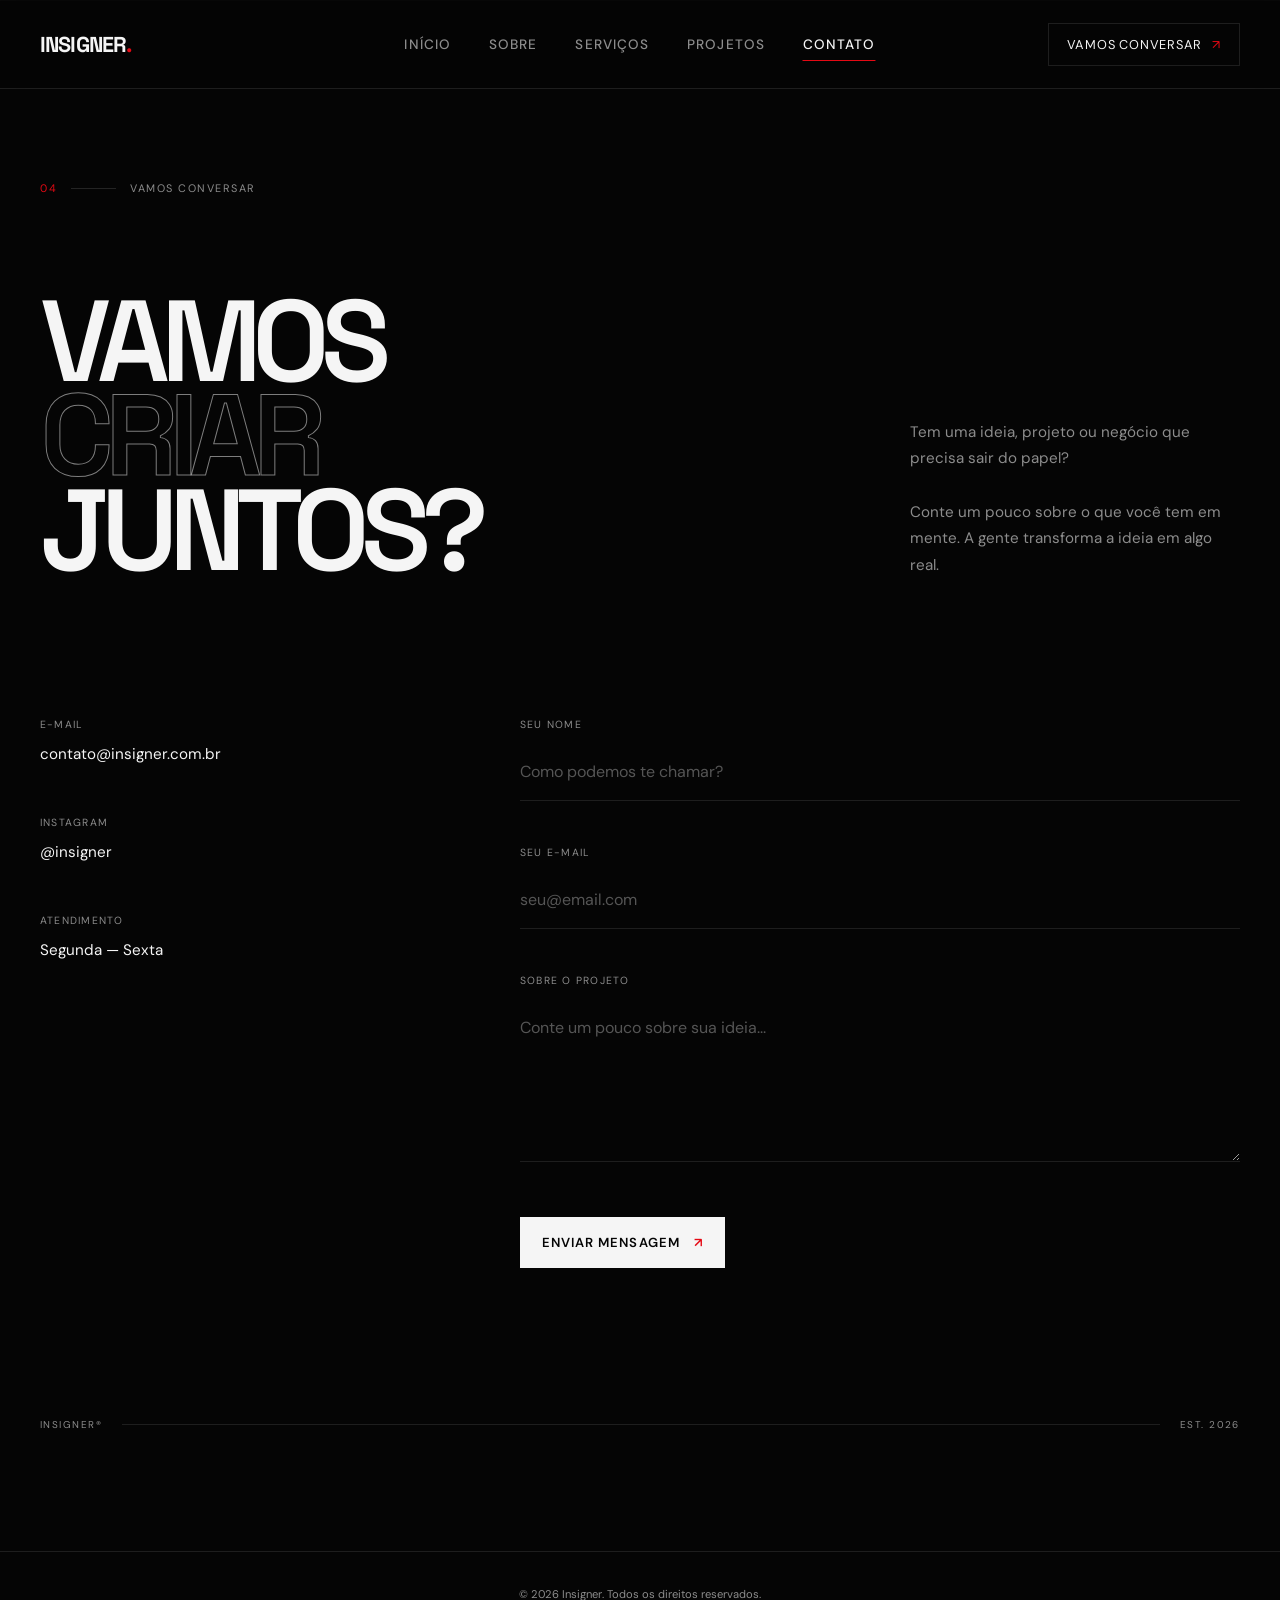
==== pages/contato.html @ 7402900e "refaz estrutura das paginas e estilos" ====
<!DOCTYPE html>
<html lang="pt-BR">

<head>
    <meta charset="UTF-8">

    <meta
        name="viewport"
        content="width=device-width, initial-scale=1.0"
    >

    <meta
        name="description"
        content="Entre em contato com a Insigner e comece seu próximo projeto."
    >

    <title>Contato — Insigner</title>

    <link rel="stylesheet" href="../css/style.css">
    <link rel="stylesheet" href="../css/components.css">
    <link rel="stylesheet" href="../css/contact.css">
    <link rel="stylesheet" href="../css/responsive.css">
</head>


<body>

    <!-- ==================== NAVBAR ==================== -->

    <header class="navbar">

        <div class="container navbar__container">

            <a href="index.html" class="logo">
                INSIGNER<span>.</span>
            </a>


            <nav class="navbar__menu">

                <a href="index.html" class="navbar__link">
                    Início
                </a>

                <a href="sobre.html" class="navbar__link">
                    Sobre
                </a>

                <a href="servicos.html" class="navbar__link">
                    Serviços
                </a>

                <a href="projetos.html" class="navbar__link">
                    Projetos
                </a>

                <a href="contato.html" class="navbar__link active">
                    Contato
                </a>

            </nav>


            <a href="contato.html" class="navbar__cta">
                Vamos conversar
                <span>↗</span>
            </a>


            <button
                class="menu-toggle"
                aria-label="Abrir menu"
                aria-expanded="false"
            >
                <span></span>
                <span></span>
            </button>

        </div>

    </header>



    <!-- ==================== MAIN ==================== -->

    <main>

        <!-- ==================== CONTATO ==================== -->

        <section class="contact">

            <div class="container">

                <!-- LABEL -->

                <div class="section-label">

                    <span class="section-label__number">
                        04
                    </span>

                    <span class="section-label__line"></span>

                    <span class="section-label__text">
                        Vamos conversar
                    </span>

                </div>


                <!-- INTRO -->

                <div class="contact__intro">

                    <h1 class="contact__title">

                        VAMOS
                        <span>CRIAR</span>
                        JUNTOS?

                    </h1>


                    <p class="contact__description">

                        Tem uma ideia, projeto ou negócio que
                        precisa sair do papel?

                        <br><br>

                        Conte um pouco sobre o que você tem em mente.
                        A gente transforma a ideia em algo real.

                    </p>

                </div>


                <!-- CONTEÚDO -->

                <div class="contact__content">


                    <!-- INFORMAÇÕES -->

                    <div class="contact__info">

                        <div class="contact__info-block">

                            <span class="contact__label">
                                E-mail
                            </span>

                            <a
                                href="mailto:contato@insigner.com.br"
                                class="contact__value"
                            >
                                contato@insigner.com.br
                            </a>

                        </div>


                        <div class="contact__info-block">

                            <span class="contact__label">
                                Instagram
                            </span>

                            <a
                                href="#"
                                class="contact__value"
                            >
                                @insigner
                            </a>

                        </div>


                        <div class="contact__info-block">

                            <span class="contact__label">
                                Atendimento
                            </span>

                            <span class="contact__value">
                                Segunda — Sexta
                            </span>

                        </div>

                    </div>



                    <!-- FORMULÁRIO -->

                    <form class="contact__form">

                        <div class="form-group">

                            <label for="nome">
                                Seu nome
                            </label>

                            <input
                                type="text"
                                id="nome"
                                name="nome"
                                placeholder="Como podemos te chamar?"
                                required
                            >

                        </div>


                        <div class="form-group">

                            <label for="email">
                                Seu e-mail
                            </label>

                            <input
                                type="email"
                                id="email"
                                name="email"
                                placeholder="seu@email.com"
                                required
                            >

                        </div>


                        <div class="form-group">

                            <label for="projeto">
                                Sobre o projeto
                            </label>

                            <textarea
                                id="projeto"
                                name="projeto"
                                rows="6"
                                placeholder="Conte um pouco sobre sua ideia..."
                                required
                            ></textarea>

                        </div>


                        <button
                            type="submit"
                            class="button button--primary contact__submit"
                        >

                            Enviar mensagem

                            <span>↗</span>

                        </button>

                    </form>

                </div>


                <!-- RODAPÉ DA SEÇÃO -->

                <div class="contact__footer">

                    <span>
                        INSIGNER®
                    </span>

                    <span class="contact__footer-line"></span>

                    <span>
                        EST. 2026
                    </span>

                </div>

            </div>

        </section>

    </main>



    <!-- ==================== FOOTER ==================== -->

    <footer class="footer">

        <div class="container">

            <p>
                © 2026 Insigner. Todos os direitos reservados.
            </p>

        </div>

    </footer>



    <!-- ==================== SCRIPTS ==================== -->

    <script src="../js/navbar.js"></script>
    <script src="../js/animations.js"></script>
    <script src="../js/main.js"></script>

</body>

</html>
---- css/style.css ----
/* =========================================================
   INSIGNER — HOME
   ========================================================= */


/* =========================================================
   GOOGLE FONTS
   ========================================================= */

@import url('https://fonts.googleapis.com/css2?family=DM+Sans:wght@400;500;600;700&family=Space+Grotesk:wght@400;500;600;700&display=swap');


/* =========================================================
   VARIÁVEIS
   ========================================================= */

:root {
    --black: #050505;
    --black-soft: #0a0a0a;

    --white: #f5f5f5;
    --gray: #8c8c8c;
    --gray-dark: #242424;

    --red: #e50914;

    --border: rgba(255, 255, 255, 0.1);

    --container: 1400px;
}


/* =========================================================
   RESET
   ========================================================= */

* {
    margin: 0;
    padding: 0;
    box-sizing: border-box;
}


html {
    scroll-behavior: smooth;
}


body {
    background: var(--black);
    color: var(--white);

    font-family: 'DM Sans', sans-serif;

    overflow-x: hidden;
}


a {
    color: inherit;
    text-decoration: none;
}


button {
    font: inherit;
}


::selection {
    background: var(--red);
    color: var(--white);
}


/* =========================================================
   CONTAINER
   ========================================================= */

.container {
    width: min(
        calc(100% - 80px),
        var(--container)
    );

    margin-inline: auto;
}


/* =========================================================
   NAVBAR
   ========================================================= */

.navbar {
    position: fixed;

    top: 0;
    left: 0;

    width: 100%;

    z-index: 100;

    border-bottom: 1px solid var(--border);

    background: rgba(5, 5, 5, 0.85);

    backdrop-filter: blur(15px);
}


.navbar__container {
    height: 80px;

    display: flex;

    align-items: center;

    justify-content: space-between;
}


/* Logo */

.logo {
    font-family: 'Space Grotesk', sans-serif;

    font-size: 1.25rem;

    font-weight: 700;

    letter-spacing: -0.04em;
}


.logo span {
    color: var(--red);
}


/* Menu */

.navbar__menu {
    display: flex;

    align-items: center;

    gap: 35px;
}


.navbar__link {
    position: relative;

    color: var(--gray);

    font-size: 0.8rem;

    text-transform: uppercase;

    letter-spacing: 0.08em;

    transition: color 0.3s ease;
}


.navbar__link:hover,
.navbar__link.active {
    color: var(--white);
}


.navbar__link::after {
    content: '';

    position: absolute;

    left: 0;
    bottom: -8px;

    width: 0;
    height: 1px;

    background: var(--red);

    transition: width 0.3s ease;
}


.navbar__link:hover::after,
.navbar__link.active::after {
    width: 100%;
}


/* CTA Navbar */

.navbar__cta {
    display: flex;

    align-items: center;

    gap: 10px;

    padding: 11px 17px;

    border: 1px solid var(--border);

    font-size: 0.75rem;

    text-transform: uppercase;

    letter-spacing: 0.06em;

    transition:
        background 0.3s ease,
        border-color 0.3s ease;
}


.navbar__cta span {
    color: var(--red);
}


.navbar__cta:hover {
    background: var(--red);

    border-color: var(--red);
}


.navbar__cta:hover span {
    color: var(--white);
}


/* Menu mobile */

.menu-toggle {
    display: none;

    background: none;

    border: 0;

    cursor: pointer;
}


/* =========================================================
   HERO
   ========================================================= */

.hero {
    position: relative;

    min-height: 100vh;

    display: flex;

    align-items: center;

    overflow: hidden;
}


/* Fundo */

.hero__background {
    position: absolute;

    inset: 0;

    z-index: -1;

    pointer-events: none;
}


/* Grid */

.hero__grid {
    position: absolute;

    inset: 0;

    background-image:
        linear-gradient(
            rgba(255, 255, 255, 0.035) 1px,
            transparent 1px
        ),
        linear-gradient(
            90deg,
            rgba(255, 255, 255, 0.035) 1px,
            transparent 1px
        );

    background-size: 80px 80px;

    mask-image:
        linear-gradient(
            to bottom,
            black,
            transparent 90%
        );
}


/* Glow */

.hero__glow {
    position: absolute;

    width: 700px;
    height: 700px;

    top: -250px;
    right: -200px;

    border-radius: 50%;

    background: rgba(229, 9, 20, 0.1);

    filter: blur(130px);
}


/* Conteúdo */

.hero__container {
    position: relative;

    padding-top: 80px;
}


/* Label */

.hero__label {
    display: flex;

    align-items: center;

    gap: 15px;

    color: var(--gray);

    font-size: 0.65rem;

    text-transform: uppercase;

    letter-spacing: 0.15em;
}


.hero__label-number {
    color: var(--red);
}


.hero__label-line {
    width: 60px;

    height: 1px;

    background: var(--gray-dark);
}


/* Título */

.hero__title {
    max-width: 1100px;

    margin-top: 55px;

    font-family: 'Space Grotesk', sans-serif;

    font-size: clamp(
        4.5rem,
        10vw,
        10rem
    );

    line-height: 0.84;

    letter-spacing: -0.08em;

    font-weight: 600;
}


.hero__title span {
    display: block;

    color: transparent;

    -webkit-text-stroke: 1px rgba(
        245,
        245,
        245,
        0.5
    );
}


/* Parte inferior */

.hero__bottom {
    display: flex;

    align-items: flex-end;

    justify-content: space-between;

    gap: 50px;

    margin-top: 75px;
}


/* Descrição */

.hero__description {
    max-width: 420px;

    color: var(--gray);

    font-size: 0.95rem;

    line-height: 1.7;
}


/* Ações */

.hero__actions {
    display: flex;

    gap: 15px;
}


/* =========================================================
   BOTÕES
   ========================================================= */

.button {
    display: inline-flex;

    align-items: center;

    justify-content: center;

    gap: 15px;

    min-height: 50px;

    padding: 0 22px;

    font-size: 0.75rem;

    text-transform: uppercase;

    letter-spacing: 0.08em;

    transition:
        background 0.3s ease,
        color 0.3s ease,
        border-color 0.3s ease,
        transform 0.3s ease;
}


.button span {
    color: var(--red);

    transition: transform 0.3s ease;
}


.button:hover span {
    transform: translate(3px, -3px);
}


.button--primary {
    background: var(--red);

    color: var(--white);
}


.button--primary:hover {
    background: #ff1823;

    transform: translateY(-2px);
}


.button--primary span {
    color: var(--white);
}


.button--secondary {
    border: 1px solid var(--border);

    color: var(--white);
}


.button--secondary:hover {
    background: var(--white);

    color: var(--black);
}


/* Scroll */

.hero__scroll {
    position: absolute;

    right: 0;
    bottom: 35px;

    display: flex;

    align-items: center;

    gap: 15px;

    color: var(--gray);

    font-size: 0.65rem;

    text-transform: uppercase;

    letter-spacing: 0.12em;
}


.hero__scroll-line {
    width: 60px;

    height: 1px;

    background: var(--gray-dark);
}


/* =========================================================
   LABEL DAS SEÇÕES
   ========================================================= */

.section-label {
    display: flex;

    align-items: center;

    gap: 15px;

    color: var(--gray);

    font-size: 0.65rem;

    text-transform: uppercase;

    letter-spacing: 0.14em;
}


.section-label span:first-child {
    color: var(--red);
}


.section-label__line {
    width: 60px;

    height: 1px;

    background: var(--gray-dark);
}


/* =========================================================
   HOME — SOBRE
   ========================================================= */

.home-about {
    padding: 180px 0;

    border-top: 1px solid var(--border);
}


.home-about__content {
    display: grid;

    grid-template-columns:
        minmax(0, 1.4fr)
        minmax(280px, 0.6fr);

    gap: 100px;

    align-items: end;

    margin-top: 100px;
}


.home-about__content h2 {
    max-width: 900px;

    font-family: 'Space Grotesk', sans-serif;

    font-size: clamp(
        4rem,
        7vw,
        8rem
    );

    line-height: 0.87;

    letter-spacing: -0.07em;

    font-weight: 600;
}


.home-about__content h2 span {
    display: block;

    color: transparent;

    -webkit-text-stroke: 1px rgba(
        245,
        245,
        245,
        0.45
    );
}


.home-about__text {
    max-width: 390px;
}


.home-about__text p {
    margin-bottom: 25px;

    color: var(--gray);

    font-size: 0.95rem;

    line-height: 1.75;
}


/* Link de texto */

.text-link {
    display: inline-flex;

    align-items: center;

    gap: 15px;

    color: var(--white);

    font-size: 0.75rem;

    text-transform: uppercase;

    letter-spacing: 0.08em;

    transition: color 0.3s ease;
}


.text-link span {
    display: flex;

    align-items: center;

    justify-content: center;

    width: 35px;
    height: 35px;

    border: 1px solid var(--border);

    transition:
        background 0.3s ease,
        transform 0.3s ease;
}


.text-link:hover {
    color: var(--red);
}


.text-link:hover span {
    background: var(--red);

    border-color: var(--red);

    color: var(--white);

    transform: translate(3px, -3px);
}


/* =========================================================
   HOME — SERVIÇOS
   ========================================================= */

.home-services {
    padding: 180px 0;

    border-top: 1px solid var(--border);
}


.home-services__header {
    display: flex;

    align-items: flex-end;

    justify-content: space-between;

    gap: 50px;

    margin-top: 100px;

    margin-bottom: 100px;
}


.home-services__header h2 {
    font-family: 'Space Grotesk', sans-serif;

    font-size: clamp(
        4rem,
        7vw,
        8rem
    );

    line-height: 0.87;

    letter-spacing: -0.07em;

    font-weight: 600;
}


.home-services__header h2 span {
    display: block;

    color: transparent;

    -webkit-text-stroke: 1px rgba(
        245,
        245,
        245,
        0.45
    );
}


/* Lista */

.services-list {
    border-top: 1px solid var(--border);
}


.service-item {
    display: grid;

    grid-template-columns:
        70px
        minmax(0, 1fr)
        50px;

    align-items: center;

    gap: 30px;

    min-height: 120px;

    border-bottom: 1px solid var(--border);

    transition:
        padding 0.4s ease,
        background 0.4s ease;
}


.service-item:hover {
    padding-left: 20px;

    padding-right: 20px;

    background: rgba(
        255,
        255,
        255,
        0.025
    );
}


.service-item > span:first-child {
    color: var(--red);

    font-size: 0.7rem;

    letter-spacing: 0.1em;
}


.service-item strong {
    font-family: 'Space Grotesk', sans-serif;

    font-size: clamp(
        1.5rem,
        2.5vw,
        2.5rem
    );

    font-weight: 500;

    letter-spacing: -0.04em;
}


.service-item > span:last-child {
    justify-self: end;

    color: var(--red);

    font-size: 1.2rem;

    transition: transform 0.3s ease;
}


.service-item:hover > span:last-child {
    transform: translate(4px, -4px);
}


/* =========================================================
   HOME — PROJETOS
   ========================================================= */

.home-projects {
    padding: 180px 0;

    border-top: 1px solid var(--border);
}


.home-projects__header {
    display: flex;

    align-items: flex-end;

    justify-content: space-between;

    gap: 50px;

    margin-top: 100px;

    margin-bottom: 80px;
}


.home-projects__header h2 {
    font-family: 'Space Grotesk', sans-serif;

    font-size: clamp(
        4rem,
        7vw,
        8rem
    );

    line-height: 0.87;

    letter-spacing: -0.07em;

    font-weight: 600;
}


.home-projects__header h2 span {
    display: block;

    color: transparent;

    -webkit-text-stroke: 1px rgba(
        245,
        245,
        245,
        0.45
    );
}


.projects-placeholder {
    min-height: 500px;

    display: flex;

    align-items: center;

    justify-content: center;

    border: 1px solid var(--border);

    background:
        linear-gradient(
            135deg,
            rgba(255, 255, 255, 0.025),
            transparent
        );

    color: var(--gray);

    font-size: 0.7rem;

    letter-spacing: 0.15em;
}


/* =========================================================
   HOME — CTA
   ========================================================= */

.home-cta {
    padding: 180px 0;

    border-top: 1px solid var(--border);
}


.cta-label {
    color: var(--gray);

    font-size: 0.65rem;

    text-transform: uppercase;

    letter-spacing: 0.12em;
}


.home-cta h2 {
    margin: 35px 0 50px;

    font-family: 'Space Grotesk', sans-serif;

    font-size: clamp(
        5rem,
        12vw,
        12rem
    );

    line-height: 0.8;

    letter-spacing: -0.08em;

    font-weight: 600;
}


.home-cta h2 span {
    display: block;

    color: transparent;

    -webkit-text-stroke: 1px rgba(
        245,
        245,
        245,
        0.5
    );
}


/* =========================================================
   FOOTER
   ========================================================= */

.footer {
    padding: 35px 0;

    border-top: 1px solid var(--border);

    color: var(--gray);

    font-size: 0.7rem;

    text-align: center;
}



/* =========================================================
   INSIGNER — RESPONSIVE
   ========================================================= */


/* =========================================================
   NAVBAR
   ========================================================= */

@media (max-width: 900px) {

    .navbar__container {
        height: 76px;
    }

    .navbar__menu {
        display: none;
    }

    .navbar__cta {
        display: none;
    }

    .menu-toggle {
        display: flex;
    }
}


@media (max-width: 600px) {

    .navbar__container {
        height: 68px;
    }

}
---- css/components.css ----
/* =========================================================
   INSIGNER — COMPONENTS
   ========================================================= */


/* ==================== NAVBAR ==================== */

.navbar {
    position: fixed;

    top: 0;
    left: 0;

    width: 100%;

    z-index: 1000;

    border-bottom: 1px solid var(--border);

    background: rgba(5, 5, 5, 0.75);

    backdrop-filter: blur(20px);
    -webkit-backdrop-filter: blur(20px);
}

.navbar__container {
    height: 88px;

    display: flex;
    align-items: center;
    justify-content: space-between;
}


/* ==================== LOGO ==================== */

.logo {
    font-family: 'Space Grotesk', sans-serif;

    font-size: 1.35rem;
    font-weight: 700;

    letter-spacing: -0.04em;
}

.logo span {
    color: var(--red);
}


/* ==================== NAVIGATION ==================== */

.navbar__menu {
    display: flex;
    align-items: center;

    gap: 38px;

    position: absolute;

    left: 50%;

    transform: translateX(-50%);
}

.navbar__link {
    position: relative;

    color: var(--gray);

    font-size: 0.85rem;
    font-weight: 500;

    transition: color 0.3s ease;
}

.navbar__link::after {
    content: '';

    position: absolute;

    left: 0;
    bottom: -8px;

    width: 0;
    height: 1px;

    background: var(--red);

    transition: width 0.3s ease;
}

.navbar__link:hover,
.navbar__link.active {
    color: var(--white);
}

.navbar__link:hover::after,
.navbar__link.active::after {
    width: 100%;
}


/* ==================== NAVBAR CTA ==================== */

.navbar__cta {
    display: flex;
    align-items: center;

    gap: 10px;

    padding: 12px 18px;

    border: 1px solid var(--border);

    font-size: 0.8rem;

    transition:
        background 0.3s ease,
        border-color 0.3s ease,
        transform 0.3s ease;
}

.navbar__cta span {
    color: var(--red);
}

.navbar__cta:hover {
    background: rgba(255, 255, 255, 0.05);

    border-color: rgba(255, 255, 255, 0.25);

    transform: translateY(-2px);
}


/* ==================== MOBILE MENU BUTTON ==================== */

.menu-toggle {
    display: none;

    width: 42px;
    height: 42px;

    border: 1px solid var(--border);

    background: transparent;

    cursor: pointer;

    align-items: center;
    justify-content: center;

    flex-direction: column;

    gap: 6px;
}

.menu-toggle span {
    width: 18px;
    height: 1px;

    background: var(--white);

    transition: transform 0.3s ease;
}


/* ==================== BUTTONS ==================== */

.button {
    display: inline-flex;
    align-items: center;

    gap: 14px;

    padding: 17px 22px;

    font-size: 0.82rem;
    font-weight: 600;

    transition:
        transform 0.3s ease,
        background 0.3s ease,
        border-color 0.3s ease;
}

.button span {
    color: var(--red);

    transition: transform 0.3s ease;
}

.button:hover span {
    transform: translate(3px, -3px);
}

.button--primary {
    background: var(--white);

    color: var(--black);
}

.button--primary:hover {
    transform: translateY(-3px);

    background: var(--red);

    color: white;
}

.button--primary:hover span {
    color: white;
}

.button--secondary {
    border: 1px solid var(--border);

    color: var(--white);
}

.button--secondary:hover {
    transform: translateY(-3px);

    border-color: rgba(255, 255, 255, 0.3);

    background: rgba(255, 255, 255, 0.04);
}


/* ==================== SECTION LABEL ==================== */

.section-label {
    display: flex;
    align-items: center;

    gap: 14px;

    margin-bottom: 100px;

    color: var(--gray);

    font-size: 0.68rem;

    text-transform: uppercase;

    letter-spacing: 0.14em;
}

.section-label__number {
    color: var(--red);
}

.section-label__line {
    width: 45px;
    height: 1px;

    background: var(--gray-dark);
}


/* ==================== ABOUT MARK ==================== */

.about__mark {
    display: flex;

    gap: 5px;

    margin-bottom: 35px;
}

.about__mark span {
    display: block;

    width: 5px;
    height: 5px;

    background: var(--red);

    transform: rotate(45deg);
}

.about__mark span:nth-child(2) {
    opacity: 0.5;
}

.about__mark span:nth-child(3) {
    opacity: 0.2;
}


/* ==================== ABOUT LINK ==================== */

.about__link {
    display: inline-flex;
    align-items: center;

    gap: 15px;

    margin-top: 25px;

    padding-bottom: 10px;

    border-bottom: 1px solid var(--gray-dark);

    color: var(--white);

    font-size: 0.78rem;

    text-transform: uppercase;

    letter-spacing: 0.08em;

    transition:
        border-color 0.3s ease,
        gap 0.3s ease;
}

.about__link-arrow {
    color: var(--red);

    transition: transform 0.3s ease;
}

.about__link:hover {
    gap: 22px;

    border-color: var(--red);
}

.about__link:hover .about__link-arrow {
    transform: translate(3px, -3px);
}
---- css/contact.css ----
/* =========================================================
   INSIGNER — CONTACT
   ========================================================= */


/* =========================================================
   CONTACT
   ========================================================= */

.contact {

    min-height: 100vh;

    padding: 180px 0 120px;

    border-top: 1px solid var(--border);

    overflow: hidden;
}


/* =========================================================
   INTRO
   ========================================================= */

.contact__intro {

    display: grid;

    grid-template-columns:
        minmax(0, 1.4fr)
        minmax(280px, 0.6fr);

    gap: 100px;

    align-items: end;

    margin-top: 100px;
}


.contact__title {

    max-width: 1000px;

    font-family: 'Space Grotesk', sans-serif;

    font-size: clamp(
        5rem,
        9vw,
        10rem
    );

    line-height: 0.82;

    letter-spacing: -0.08em;

    font-weight: 600;
}


.contact__title span {

    display: block;

    color: transparent;

    -webkit-text-stroke:
        1px rgba(245, 245, 245, 0.5);
}


.contact__description {

    max-width: 400px;

    color: var(--gray);

    font-size: 0.95rem;

    line-height: 1.75;
}


/* =========================================================
   CONTENT
   ========================================================= */

.contact__content {

    display: grid;

    grid-template-columns:
        minmax(200px, 0.5fr)
        minmax(0, 1fr);

    gap: 120px;

    margin-top: 140px;
}


/* =========================================================
   INFO
   ========================================================= */

.contact__info {

    display: flex;

    flex-direction: column;

    gap: 50px;
}


.contact__info-block {

    display: flex;

    flex-direction: column;

    gap: 12px;
}


.contact__label {

    color: var(--gray);

    font-size: 0.65rem;

    text-transform: uppercase;

    letter-spacing: 0.12em;
}


.contact__value {

    color: var(--white);

    font-size: 0.95rem;

    line-height: 1.5;

    transition: color 0.3s ease;
}


a.contact__value:hover {

    color: var(--red);
}


/* =========================================================
   FORM
   ========================================================= */

.contact__form {

    display: flex;

    flex-direction: column;

    gap: 45px;
}


.form-group {

    display: flex;

    flex-direction: column;

    gap: 12px;
}


.form-group label {

    color: var(--gray);

    font-size: 0.65rem;

    text-transform: uppercase;

    letter-spacing: 0.12em;
}


.form-group input,
.form-group textarea {

    width: 100%;

    padding: 18px 0;

    border: none;

    border-bottom:
        1px solid var(--border);

    outline: none;

    background: transparent;

    color: var(--white);

    font-family: 'DM Sans', sans-serif;

    font-size: 1rem;

    transition:
        border-color 0.3s ease;
}


.form-group textarea {

    resize: vertical;

    min-height: 140px;
}


.form-group input::placeholder,
.form-group textarea::placeholder {

    color: #555;
}


.form-group input:focus,
.form-group textarea:focus {

    border-color: var(--red);
}


/* =========================================================
   SUBMIT
   ========================================================= */

.contact__submit {

    align-self: flex-start;

    margin-top: 10px;

    border: none;

    cursor: pointer;
}


/* =========================================================
   FOOTER DA SEÇÃO
   ========================================================= */

.contact__footer {

    display: flex;

    align-items: center;

    gap: 20px;

    margin-top: 150px;

    color: var(--gray);

    font-size: 0.62rem;

    letter-spacing: 0.15em;
}


.contact__footer-line {

    flex: 1;

    height: 1px;

    background: var(--border);
}
---- css/responsive.css ----
/* =========================================================
   INSIGNER — RESPONSIVE
   ========================================================= */


/* =========================================================
   TABLET
   ========================================================= */

@media (max-width: 900px) {

    /* ==================== CONTAINER ==================== */

    .container {
        width: min(
            calc(100% - 48px),
            var(--container)
        );
    }


    /* ==================== NAVBAR ==================== */

    .navbar__menu,
    .navbar__cta {
        display: none;
    }

    .menu-toggle {
        display: flex;
    }


    /* ==================== HERO ==================== */

    .hero {
        min-height: 100svh;
    }

    .hero__container {
        padding-top: 120px;
        padding-bottom: 100px;
    }

    .hero__title {
        font-size: clamp(
            4rem,
            12vw,
            8rem
        );
    }

    .hero__bottom {
        flex-direction: column;
        align-items: flex-start;
        gap: 40px;
        margin-top: 60px;
    }

    .hero__description {
        max-width: 500px;
    }

    .hero__actions {
        width: 100%;
    }

    .hero__scroll {
        display: none;
    }


    /* ==================== ABOUT PREVIEW ==================== */

    .home-about {
        padding: 120px 0;
    }

    .home-about__content {
        grid-template-columns: 1fr;
        gap: 50px;
        margin-top: 70px;
    }

    .home-about__content h2 {
        font-size: clamp(
            3.8rem,
            11vw,
            7rem
        );
    }

    .home-about__content > div:last-child {
        max-width: 500px;
    }


    /* ==================== SERVICES ==================== */

    .home-services {
        padding: 120px 0;
    }

    .home-services__heading {
        flex-direction: column;
        align-items: flex-start;
        gap: 40px;
        margin-top: 70px;
        margin-bottom: 70px;
    }

    .home-services__heading h2 {
        font-size: clamp(
            3.8rem,
            11vw,
            7rem
        );
    }


    /* ==================== PROJECTS ==================== */

    .home-projects {
        padding: 120px 0;
    }

    .home-projects__heading {
        flex-direction: column;
        align-items: flex-start;
        gap: 40px;
        margin-top: 70px;
        margin-bottom: 60px;
    }

    .home-projects__heading h2 {
        font-size: clamp(
            3.8rem,
            11vw,
            7rem
        );
    }

    .home-projects__placeholder {
        min-height: 400px;
    }


    /* ==================== CTA ==================== */

    .home-cta {
        padding: 120px 0;
    }

    .home-cta h2 {
        font-size: clamp(
            4.5rem,
            14vw,
            9rem
        );
    }

}


/* =========================================================
   MOBILE
   ========================================================= */

@media (max-width: 600px) {

    /* ==================== CONTAINER ==================== */

    .container {
        width: calc(100% - 32px);
    }


    /* ==================== HERO ==================== */

    .hero {
        min-height: 100svh;
    }

    .hero__container {
        padding-top: 110px;
        padding-bottom: 70px;
    }

    .hero__title {
        font-size: clamp(
            3.4rem,
            17vw,
            5.8rem
        );

        line-height: 0.86;
    }

    .hero__bottom {
        gap: 35px;
        margin-top: 50px;
    }

    .hero__description {
        font-size: 0.9rem;
        line-height: 1.65;
    }

    .hero__actions {
        flex-direction: column;
        align-items: stretch;
        gap: 10px;
    }

    .hero__actions .button {
        width: 100%;
        justify-content: center;
    }


    /* ==================== ABOUT PREVIEW ==================== */

    .home-about {
        padding: 90px 0;
    }

    .home-about__content {
        gap: 40px;
        margin-top: 55px;
    }

    .home-about__content h2 {
        font-size: clamp(
            3rem,
            15vw,
            5rem
        );

        line-height: 0.88;
    }

    .home-about__content p {
        font-size: 0.9rem;
    }


    /* ==================== SERVICES ==================== */

    .home-services {
        padding: 90px 0;
    }

    .home-services__heading {
        gap: 30px;
        margin-top: 55px;
        margin-bottom: 55px;
    }

    .home-services__heading h2 {
        font-size: clamp(
            3rem,
            15vw,
            5rem
        );
    }

    .home-service {
        grid-template-columns:
            30px
            minmax(0, 1fr)
            20px;

        gap: 12px;
        min-height: 90px;
    }

    .home-service strong {
        font-size: 1.05rem;
        line-height: 1.2;
    }

    .home-service > span:first-child {
        font-size: 0.6rem;
    }

    .home-service > span:last-child {
        font-size: 1rem;
    }


    /* ==================== PROJECTS ==================== */

    .home-projects {
        padding: 90px 0;
    }

    .home-projects__heading {
        gap: 30px;
        margin-top: 55px;
        margin-bottom: 50px;
    }

    .home-projects__heading h2 {
        font-size: clamp(
            3rem,
            15vw,
            5rem
        );
    }

    .home-projects__placeholder {
        min-height: 260px;
    }


    /* ==================== CTA ==================== */

    .home-cta {
        padding: 90px 0;
    }

    .home-cta h2 {
        font-size: clamp(
            3.8rem,
            19vw,
            6.5rem
        );

        line-height: 0.84;
    }


    /* ==================== FOOTER ==================== */

    .footer {
        padding: 28px 0;
    }

}



/* =========================================================
   INSIGNER — RESPONSIVE
   SOBRE
   ========================================================= */


/* =========================================================
   TABLET
   ========================================================= */

@media (max-width: 900px) {

    /* ==================== ABOUT ==================== */

    .about {
        min-height: auto;
        padding: 140px 0 90px;
    }

    .about__content {
        grid-template-columns: 1fr;
        gap: 70px;
        margin-top: 80px;
    }

    .about__title {
        font-size: clamp(
            4rem,
            12vw,
            7rem
        );
    }

    .about__info {
        max-width: 600px;
    }

    .about__footer {
        margin-top: 100px;
    }


    /* ==================== MANIFESTO ==================== */

    .about-manifesto {
        padding: 130px 0;
    }

    .about-manifesto__content {
        grid-template-columns: 1fr;
        gap: 60px;
        margin-top: 80px;
    }

    .about-manifesto__content h2 {
        font-size: clamp(
            4rem,
            12vw,
            7rem
        );
    }


    /* ==================== VALUES ==================== */

    .about-values {
        padding: 130px 0;
    }

    .about-values__grid {
        margin-top: 80px;
    }

    .value {
        min-height: 280px;
        padding: 40px;
    }


    /* ==================== CTA ==================== */

    .about-cta {
        padding: 130px 0;
    }

    .about-cta h2 {
        font-size: clamp(
            5rem,
            15vw,
            9rem
        );
    }

}


/* =========================================================
   MOBILE
   ========================================================= */

@media (max-width: 600px) {

    /* ==================== ABOUT ==================== */

    .about {
        padding: 120px 0 70px;
    }

    .about__content {
        gap: 50px;
        margin-top: 60px;
    }

    .about__title {
        font-size: clamp(
            3.4rem,
            16vw,
            5rem
        );

        line-height: 0.88;
    }

    .about__info {
        max-width: 100%;
    }

    .about__mark {
        margin-bottom: 35px;
    }

    .about__description {
        font-size: 0.9rem;
    }

    .about__footer {
        margin-top: 70px;
        gap: 12px;
    }

    .about__footer-line {
        width: 50px;
    }


    /* ==================== MANIFESTO ==================== */

    .about-manifesto {
        padding: 100px 0;
    }

    .about-manifesto__content {
        gap: 45px;
        margin-top: 60px;
    }

    .about-manifesto__content h2 {
        font-size: clamp(
            3.4rem,
            16vw,
            5rem
        );
    }

    .about-manifesto__content p {
        font-size: 0.9rem;
    }


    /* ==================== VALUES ==================== */

    .about-values {
        padding: 100px 0;
    }

    .about-values__grid {
        grid-template-columns: 1fr;
        margin-top: 60px;
    }

    .value {
        min-height: auto;
        padding: 35px 25px;
    }

    .value:nth-child(odd) {
        border-right: none;
    }

    .value__number {
        margin-bottom: 45px;
    }

    .value h3 {
        font-size: 1.7rem;
    }


    /* ==================== CTA ==================== */

    .about-cta {
        padding: 100px 0;
    }

    .about-cta h2 {
        font-size: clamp(
            4.5rem,
            20vw,
            7rem
        );
    }

}



/* =========================================================
   SERVIÇOS — RESPONSIVE
   ========================================================= */


@media (max-width: 900px) {

    /* ==================== HERO ==================== */

    .services-hero {

        min-height: auto;

        padding:
            140px 0
            80px;

    }


    .services-hero__content {

        grid-template-columns: 1fr;

        gap: 60px;

        margin-top: 70px;

    }


    .services-hero__title {

        font-size:
            clamp(
                4rem,
                12vw,
                8rem
            );

    }


    .services-hero__bottom {

        margin-top: 70px;

    }


    /* ==================== SERVICES ==================== */

    .services {

        padding: 120px 0;

    }


    .service {

        grid-template-columns:
            50px
            minmax(0, 1fr)
            50px;

        gap: 25px;

        min-height: 220px;

    }


    .service__title {

        font-size:
            clamp(
                2.2rem,
                7vw,
                4rem
            );

    }


    /* ==================== PROCESS ==================== */

    .process {

        padding: 120px 0;

    }


    .process__heading {

        margin-top: 70px;

        margin-bottom: 70px;

    }


    .process__heading h2 {

        font-size:
            clamp(
                4rem,
                12vw,
                7rem
            );

    }


    .process__grid {

        grid-template-columns:
            repeat(2, 1fr);

    }


    .process__item:nth-child(2) {

        border-right: none;

    }


    .process__item:nth-child(1),
    .process__item:nth-child(2) {

        border-bottom:
            1px solid var(--border);

    }


    /* ==================== CTA ==================== */

    .services-cta {

        padding: 120px 0;

    }

}


@media (max-width: 600px) {

    /* ==================== HERO ==================== */

    .services-hero {

        padding:
            120px 0
            60px;

    }


    .services-hero__title {

        font-size:
            clamp(
                3.5rem,
                16vw,
                6rem
            );

    }


    .services-hero__description {

        max-width: 100%;

    }


    .services-hero__bottom {

        margin-top: 60px;

    }


    /* ==================== SERVICES ==================== */

    .services {

        padding: 100px 0;

    }


    .service {

        grid-template-columns:
            30px
            minmax(0, 1fr)
            40px;

        gap: 15px;

        min-height: 0;

        padding: 35px 0;

    }


    .service:hover {

        padding-left: 10px;

        padding-right: 10px;

    }


    .service__title {

        font-size:
            clamp(
                1.8rem,
                8vw,
                3rem
            );

    }


    .service__description {

        font-size: 0.82rem;

    }


    .service__action {

        width: 40px;

        height: 40px;

    }


    /* ==================== PROCESS ==================== */

    .process {

        padding: 100px 0;

    }


    .process__heading {

        margin-top: 60px;

        margin-bottom: 60px;

    }


    .process__heading h2 {

        font-size:
            clamp(
                3.4rem,
                16vw,
                5rem
            );

    }


    .process__grid {

        grid-template-columns: 1fr;

    }


    .process__item {

        min-height: auto;

        padding: 30px 0;

        border-right: none;

        border-bottom:
            1px solid var(--border);

    }


    .process__item:nth-child(2) {

        border-right: none;

    }


    .process__item:last-child {

        border-bottom: none;

    }


    .process__item h3 {

        margin-top: 40px;

    }


    /* ==================== CTA ==================== */

    .services-cta {

        padding: 100px 0;

    }


    .services-cta h2 {

        font-size:
            clamp(
                4.5rem,
                20vw,
                7rem
            );

    }

}


/* =========================================================
   PROJETOS — RESPONSIVE
   ========================================================= */

@media (max-width: 900px) {

    /* HERO */

    .projects-hero {

        min-height: auto;

        padding:
            140px 0
            90px;

    }


    .projects-hero__content {

        grid-template-columns: 1fr;

        gap: 60px;

        margin-top: 70px;

    }


    .projects-hero h1 {

        font-size:
            clamp(
                4rem,
                12vw,
                8rem
            );

    }


    /* PROJECTS */

    .projects {

        padding: 120px 0;

    }


    .projects__grid {

        gap: 70px 25px;

    }


    .project-card__info {

        flex-direction: column;

        gap: 15px;

    }


    .project-card__info p {

        max-width: 350px;

    }


    /* CTA */

    .projects-cta {

        padding: 120px 0;

    }

}


@media (max-width: 600px) {

    /* HERO */

    .projects-hero {

        padding:
            120px 0
            70px;

    }


    .projects-hero h1 {

        font-size:
            clamp(
                3.5rem,
                16vw,
                6rem
            );

    }


    /* PROJECTS */

    .projects {

        padding: 100px 0;

    }


    .projects__grid {

        grid-template-columns: 1fr;

        gap: 60px;

        margin-top: 45px;

    }


    .project-card__image {

        aspect-ratio: 1 / 0.85;

    }


    .project-card__arrow {

        width: 42px;

        height: 42px;

        right: 15px;

        bottom: 15px;

    }


    .project-card__number {

        top: 15px;

        left: 15px;

    }


    .project-card__info h2 {

        font-size: 1.7rem;

    }


    /* CTA */

    .projects-cta {

        padding: 100px 0;

    }


    .projects-cta h2 {

        font-size:
            clamp(
                4.5rem,
                20vw,
                7rem
            );

    }

}



/* =========================================================
   CONTACT — RESPONSIVE
   ========================================================= */

@media (max-width: 900px) {

    .contact {

        padding: 140px 0 90px;
    }


    .contact__intro {

        grid-template-columns: 1fr;

        gap: 60px;

        margin-top: 80px;
    }


    .contact__title {

        font-size: clamp(
            4rem,
            12vw,
            7rem
        );
    }


    .contact__content {

        grid-template-columns: 1fr;

        gap: 90px;

        margin-top: 100px;
    }


    .contact__info {

        display: grid;

        grid-template-columns:
            repeat(3, 1fr);

        gap: 30px;
    }


    .contact__footer {

        margin-top: 100px;
    }
}


@media (max-width: 600px) {

    .contact {

        padding: 110px 0 70px;
    }


    .contact__intro {

        gap: 45px;

        margin-top: 60px;
    }


    .contact__title {

        font-size: clamp(
            3.5rem,
            16vw,
            5.5rem
        );
    }


    .contact__description {

        font-size: 0.9rem;
    }


    .contact__content {

        gap: 70px;

        margin-top: 80px;
    }


    .contact__info {

        grid-template-columns: 1fr;

        gap: 35px;
    }


    .contact__form {

        gap: 35px;
    }


    .contact__footer {

        margin-top: 80px;

        gap: 12px;
    }


    .contact__footer-line {

        width: 50px;
    }
}
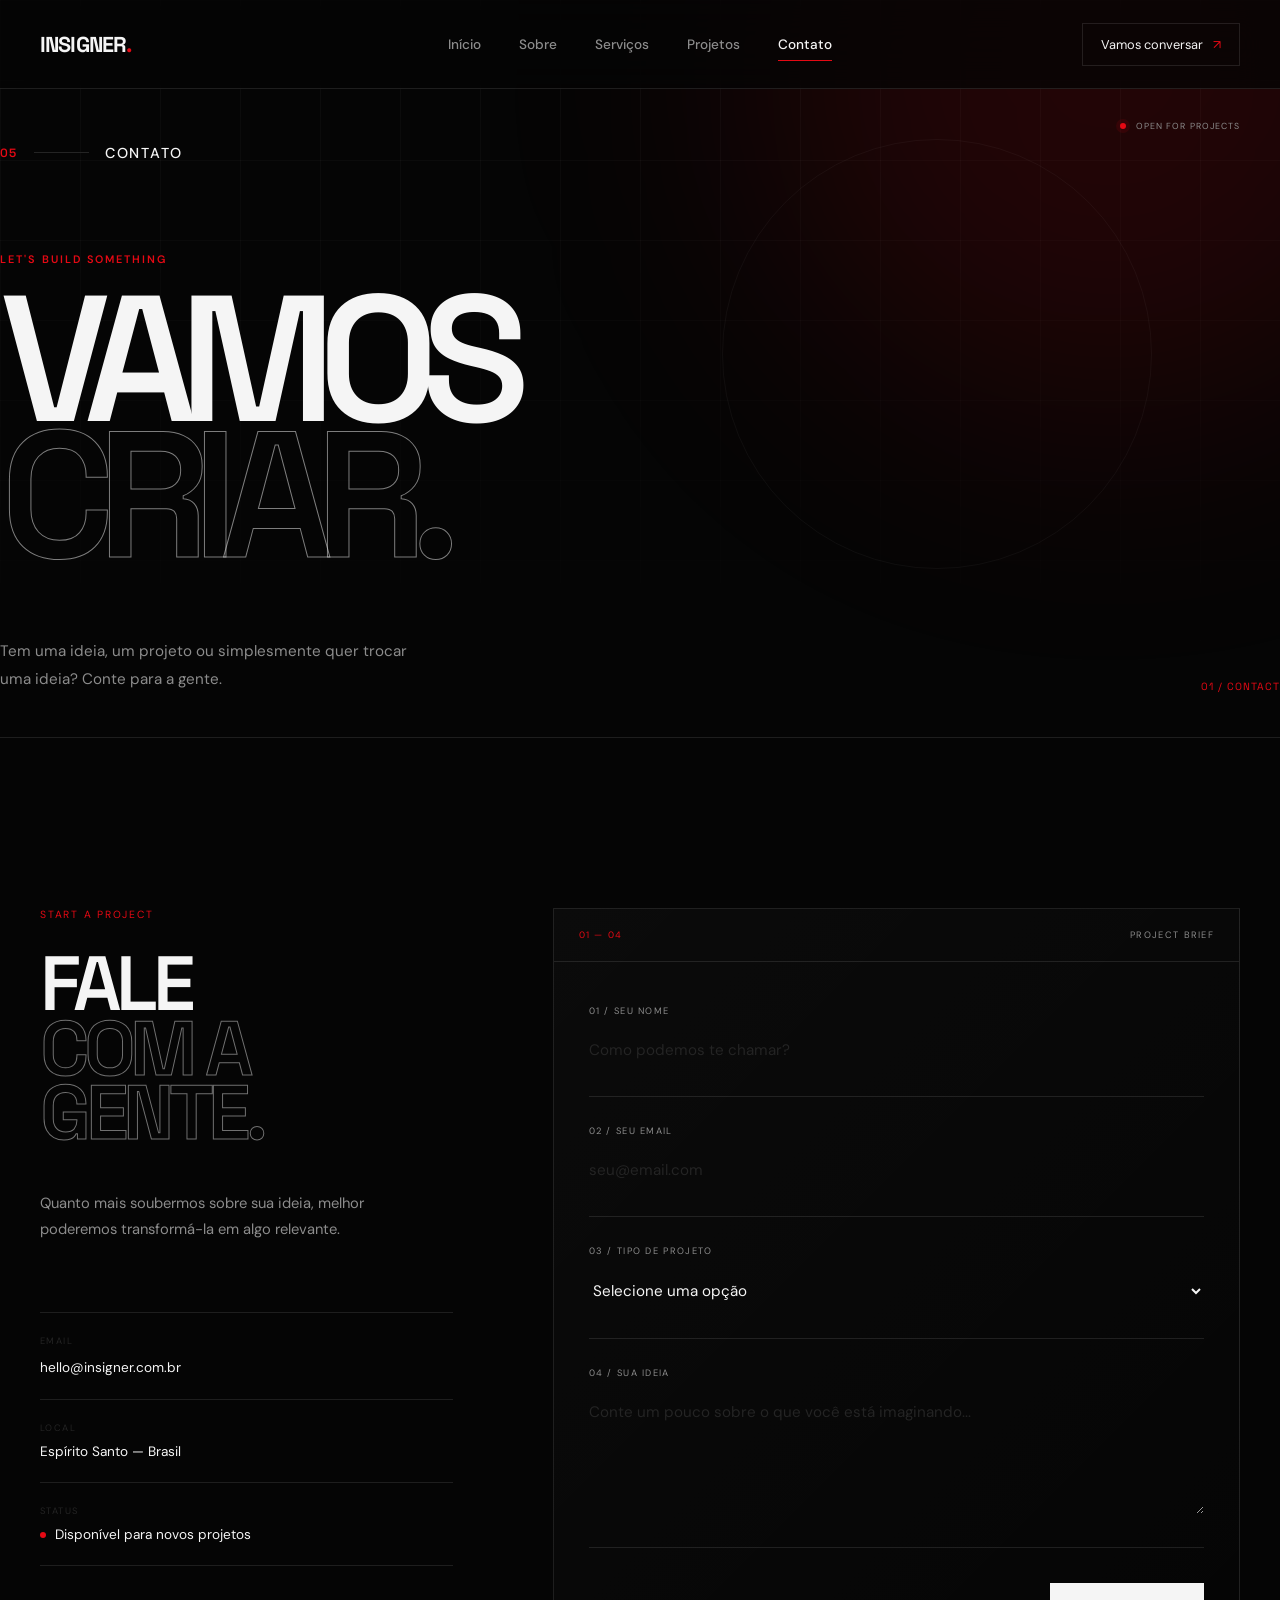
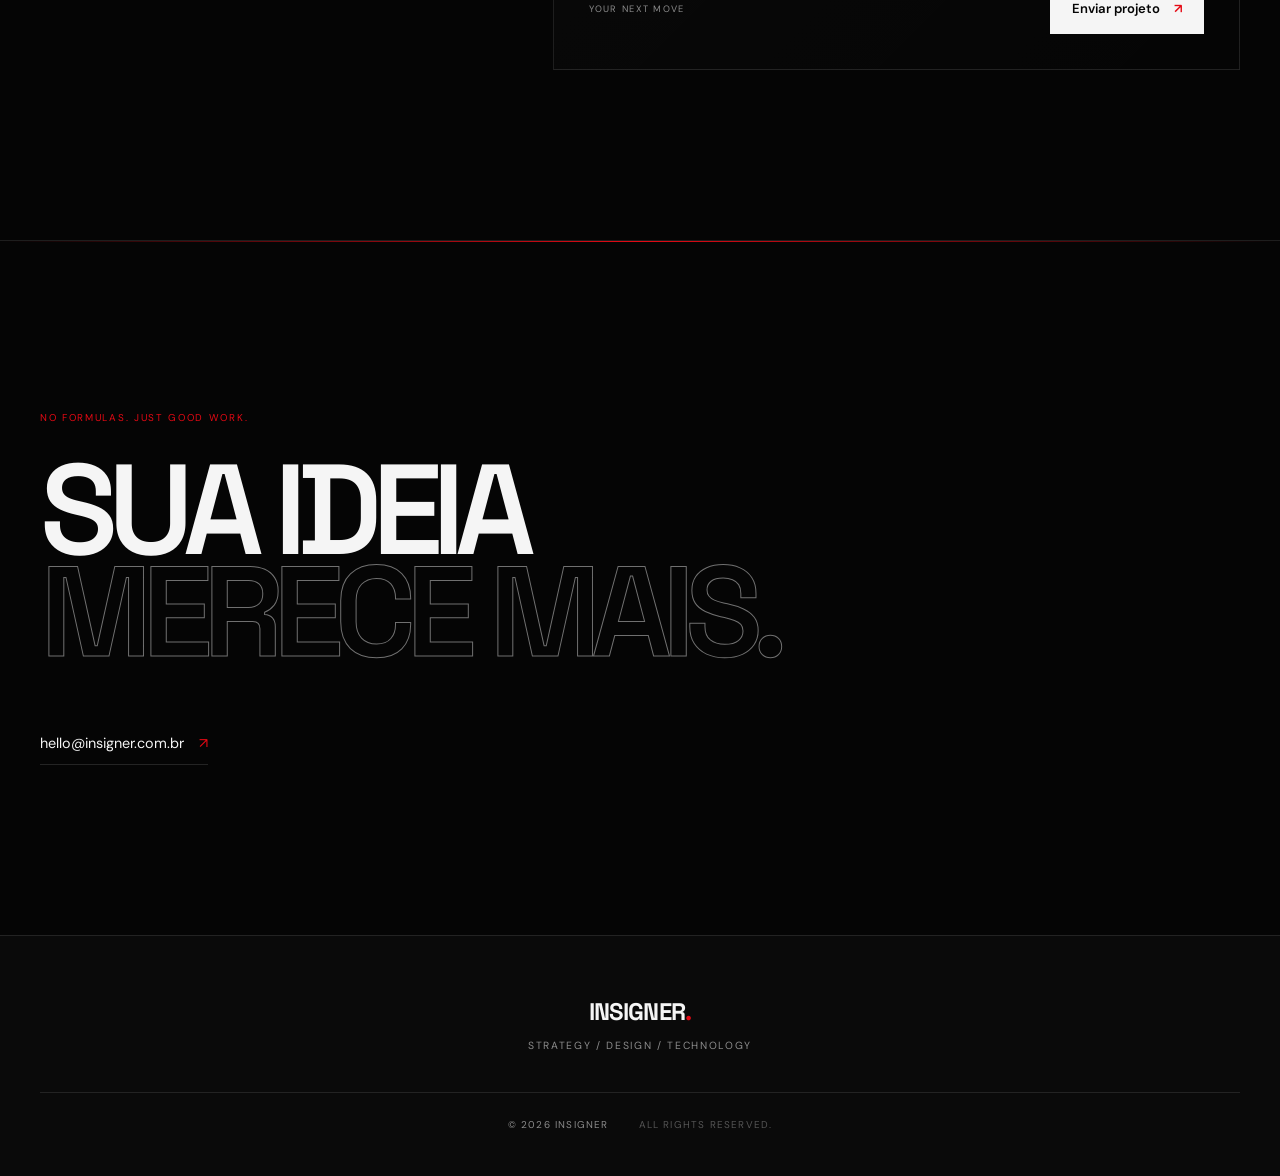
==== commit 0f5378b0: "finaliza pagina de contato" ====
--- a/pages/contato.html
+++ b/pages/contato.html
@@ -3,15 +3,11 @@
 
 <head>
     <meta charset="UTF-8">
-
-    <meta
-        name="viewport"
-        content="width=device-width, initial-scale=1.0"
-    >
+    <meta name="viewport" content="width=device-width, initial-scale=1.0">
 
     <meta
         name="description"
-        content="Entre em contato com a Insigner e comece seu próximo projeto."
+        content="Entre em contato com a Insigner e transforme sua próxima ideia em uma experiência que deixa marca."
     >
 
     <title>Contato — Insigner</title>
@@ -22,192 +18,227 @@
     <link rel="stylesheet" href="../css/responsive.css">
 </head>
 
-
 <body>
 
-    <!-- ==================== NAVBAR ==================== -->
-
-    <header class="navbar">
-
-        <div class="container navbar__container">
-
-            <a href="index.html" class="logo">
-                INSIGNER<span>.</span>
-            </a>
-
-
-            <nav class="navbar__menu">
-
-                <a href="index.html" class="navbar__link">
-                    Início
-                </a>
-
-                <a href="sobre.html" class="navbar__link">
-                    Sobre
-                </a>
-
-                <a href="servicos.html" class="navbar__link">
-                    Serviços
-                </a>
-
-                <a href="projetos.html" class="navbar__link">
-                    Projetos
-                </a>
-
-                <a href="contato.html" class="navbar__link active">
+<header class="navbar">
+    <div class="container navbar__container">
+
+        <a href="index.html" class="logo">
+            INSIGNER<span>.</span>
+        </a>
+
+        <nav class="navbar__menu">
+
+            <a href="index.html" class="navbar__link">
+                Início
+            </a>
+
+            <a href="sobre.html" class="navbar__link">
+                Sobre
+            </a>
+
+            <a href="servicos.html" class="navbar__link">
+                Serviços
+            </a>
+
+            <a href="projetos.html" class="navbar__link">
+                Projetos
+            </a>
+
+            <a href="contato.html" class="navbar__link active">
+                Contato
+            </a>
+
+        </nav>
+
+        <a href="contato.html" class="navbar__cta">
+            Vamos conversar
+            <span>↗</span>
+        </a>
+
+        <button
+            class="menu-toggle"
+            aria-label="Abrir menu"
+            aria-expanded="false"
+        >
+            <span></span>
+            <span></span>
+        </button>
+
+    </div>
+</header>
+
+
+<main>
+
+    <section class="contact-hero">
+
+        <div class="contact-hero__background">
+            <div class="contact-hero__grid"></div>
+            <div class="contact-hero__glow"></div>
+            <div class="contact-hero__orb"></div>
+        </div>
+
+        <div class="contact-hero__status">
+            <span class="contact-hero__status-dot"></span>
+            <span>OPEN FOR PROJECTS</span>
+        </div>
+
+        <div class="container">
+
+            <div class="section-label">
+
+                <span class="section-label__number">
+                    05
+                </span>
+
+                <span class="section-label__line"></span>
+
+                <span class="section-label__text">
                     Contato
-                </a>
-
-            </nav>
-
-
-            <a href="contato.html" class="navbar__cta">
-                Vamos conversar
-                <span>↗</span>
-            </a>
-
-
-            <button
-                class="menu-toggle"
-                aria-label="Abrir menu"
-                aria-expanded="false"
-            >
-                <span></span>
-                <span></span>
-            </button>
-
-        </div>
-
-    </header>
-
-
-
-    <!-- ==================== MAIN ==================== -->
-
-    <main>
-
-        <!-- ==================== CONTATO ==================== -->
-
-        <section class="contact">
-
-            <div class="container">
-
-                <!-- LABEL -->
-
-                <div class="section-label">
-
-                    <span class="section-label__number">
-                        04
+                </span>
+
+            </div>
+
+
+            <div class="contact-hero__heading">
+
+                <span class="contact-hero__eyebrow">
+                    LET'S BUILD SOMETHING
+                </span>
+
+                <h1>
+                    VAMOS
+                    <span>CRIAR.</span>
+                </h1>
+
+            </div>
+
+
+            <div class="contact-hero__bottom">
+
+                <p>
+                    Tem uma ideia, um projeto ou simplesmente
+                    quer trocar uma ideia? Conte para a gente.
+                </p>
+
+                <span class="contact-hero__index">
+                    01 / CONTACT
+                </span>
+
+            </div>
+
+        </div>
+
+    </section>
+
+
+
+    <section class="contact-area">
+
+        <div class="container">
+
+            <div class="contact-area__layout">
+
+
+                <aside class="contact-info">
+
+                    <span class="contact-info__eyebrow">
+                        START A PROJECT
                     </span>
 
-                    <span class="section-label__line"></span>
-
-                    <span class="section-label__text">
-                        Vamos conversar
-                    </span>
-
-                </div>
-
-
-                <!-- INTRO -->
-
-                <div class="contact__intro">
-
-                    <h1 class="contact__title">
-
-                        VAMOS
-                        <span>CRIAR</span>
-                        JUNTOS?
-
-                    </h1>
-
-
-                    <p class="contact__description">
-
-                        Tem uma ideia, projeto ou negócio que
-                        precisa sair do papel?
-
-                        <br><br>
-
-                        Conte um pouco sobre o que você tem em mente.
-                        A gente transforma a ideia em algo real.
-
+                    <h2>
+                        FALE
+                        <span>COM A GENTE.</span>
+                    </h2>
+
+                    <p>
+                        Quanto mais soubermos sobre sua ideia,
+                        melhor poderemos transformá-la em algo
+                        relevante.
                     </p>
 
-                </div>
-
-
-                <!-- CONTEÚDO -->
-
-                <div class="contact__content">
-
-
-                    <!-- INFORMAÇÕES -->
-
-                    <div class="contact__info">
-
-                        <div class="contact__info-block">
-
-                            <span class="contact__label">
-                                E-mail
+
+                    <div class="contact-info__details">
+
+
+                        <div class="contact-info__detail">
+
+                            <span>
+                                EMAIL
                             </span>
 
-                            <a
-                                href="mailto:contato@insigner.com.br"
-                                class="contact__value"
-                            >
-                                contato@insigner.com.br
+                            <a href="mailto:hello@insigner.com.br">
+                                hello@insigner.com.br
                             </a>
 
                         </div>
 
 
-                        <div class="contact__info-block">
-
-                            <span class="contact__label">
-                                Instagram
+                        <div class="contact-info__detail">
+
+                            <span>
+                                LOCAL
                             </span>
 
-                            <a
-                                href="#"
-                                class="contact__value"
-                            >
-                                @insigner
-                            </a>
-
-                        </div>
-
-
-                        <div class="contact__info-block">
-
-                            <span class="contact__label">
-                                Atendimento
+                            <p>
+                                Espírito Santo — Brasil
+                            </p>
+
+                        </div>
+
+
+                        <div class="contact-info__detail">
+
+                            <span>
+                                STATUS
                             </span>
 
-                            <span class="contact__value">
-                                Segunda — Sexta
-                            </span>
-
-                        </div>
+                            <p class="contact-info__available">
+
+                                <i></i>
+
+                                Disponível para novos projetos
+
+                            </p>
+
+                        </div>
+
 
                     </div>
 
-
-
-                    <!-- FORMULÁRIO -->
-
-                    <form class="contact__form">
-
-                        <div class="form-group">
-
-                            <label for="nome">
-                                Seu nome
+                </aside>
+
+
+
+                <div class="contact-form-wrap">
+
+                    <div class="contact-form-wrap__top">
+
+                        <span>
+                            01 — 04
+                        </span>
+
+                        <span>
+                            PROJECT BRIEF
+                        </span>
+
+                    </div>
+
+
+                    <form class="contact-form">
+
+
+                        <div class="contact-form__group">
+
+                            <label for="name">
+                                01 / SEU NOME
                             </label>
 
                             <input
                                 type="text"
-                                id="nome"
-                                name="nome"
+                                id="name"
+                                name="name"
                                 placeholder="Como podemos te chamar?"
                                 required
                             >
@@ -215,10 +246,10 @@
                         </div>
 
 
-                        <div class="form-group">
+                        <div class="contact-form__group">
 
                             <label for="email">
-                                Seu e-mail
+                                02 / SEU EMAIL
                             </label>
 
                             <input
@@ -232,85 +263,166 @@
                         </div>
 
 
-                        <div class="form-group">
-
-                            <label for="projeto">
-                                Sobre o projeto
+                        <div class="contact-form__group">
+
+                            <label for="project">
+                                03 / TIPO DE PROJETO
                             </label>
 
+                            <select
+                                id="project"
+                                name="project"
+                                required
+                            >
+
+                                <option
+                                    value=""
+                                    selected
+                                    disabled
+                                >
+                                    Selecione uma opção
+                                </option>
+
+                                <option value="website">
+                                    Desenvolvimento Web
+                                </option>
+
+                                <option value="marketing">
+                                    Marketing Digital
+                                </option>
+
+                                <option value="branding">
+                                    Branding
+                                </option>
+
+                                <option value="content">
+                                    Conteúdo & Vídeo
+                                </option>
+
+                                <option value="other">
+                                    Outro projeto
+                                </option>
+
+                            </select>
+
+                        </div>
+
+
+                        <div class="contact-form__group">
+
+                            <label for="message">
+                                04 / SUA IDEIA
+                            </label>
+
                             <textarea
-                                id="projeto"
-                                name="projeto"
-                                rows="6"
-                                placeholder="Conte um pouco sobre sua ideia..."
+                                id="message"
+                                name="message"
+                                rows="5"
+                                placeholder="Conte um pouco sobre o que você está imaginando..."
                                 required
                             ></textarea>
 
                         </div>
 
 
-                        <button
-                            type="submit"
-                            class="button button--primary contact__submit"
-                        >
-
-                            Enviar mensagem
-
-                            <span>↗</span>
-
-                        </button>
+                        <div class="contact-form__bottom">
+
+                            <span>
+                                YOUR NEXT MOVE
+                            </span>
+
+                            <button
+                                type="submit"
+                                class="button button--primary"
+                            >
+                                Enviar projeto
+                                <span>↗</span>
+                            </button>
+
+                        </div>
+
 
                     </form>
 
                 </div>
 
-
-                <!-- RODAPÉ DA SEÇÃO -->
-
-                <div class="contact__footer">
-
-                    <span>
-                        INSIGNER®
-                    </span>
-
-                    <span class="contact__footer-line"></span>
-
-                    <span>
-                        EST. 2026
-                    </span>
-
-                </div>
-
             </div>
 
-        </section>
-
-    </main>
-
-
-
-    <!-- ==================== FOOTER ==================== -->
-
-    <footer class="footer">
+        </div>
+
+    </section>
+
+
+
+    <section class="contact-final">
+
+        <div class="contact-final__line"></div>
 
         <div class="container">
 
+            <span>
+                NO FORMULAS. JUST GOOD WORK.
+            </span>
+
+            <h2>
+                SUA IDEIA
+                <span>MERECE MAIS.</span>
+            </h2>
+
+            <a
+                href="mailto:hello@insigner.com.br"
+                class="contact-final__email"
+            >
+                hello@insigner.com.br
+                <span>↗</span>
+            </a>
+
+        </div>
+
+    </section>
+
+</main>
+
+
+
+<footer class="footer">
+
+    <div class="container footer__container">
+
+        <div class="footer__brand">
+
+            <a href="index.html" class="logo">
+                INSIGNER<span>.</span>
+            </a>
+
             <p>
-                © 2026 Insigner. Todos os direitos reservados.
+                Strategy / Design / Technology
             </p>
 
         </div>
 
-    </footer>
-
-
-
-    <!-- ==================== SCRIPTS ==================== -->
-
-    <script src="../js/navbar.js"></script>
-    <script src="../js/animations.js"></script>
-    <script src="../js/main.js"></script>
+
+        <div class="footer__right">
+
+            <span>
+                © 2026 Insigner
+            </span>
+
+            <span>
+                All rights reserved.
+            </span>
+
+        </div>
+
+    </div>
+
+</footer>
+
+
+
+<script src="../js/navbar.js"></script>
+<script src="../js/animations.js"></script>
+<script src="../js/main.js"></script>
 
 </body>
-
 </html>
--- a/css/style.css
+++ b/css/style.css
@@ -1,7 +1,6 @@
 /* =========================================================
-   INSIGNER — HOME
-   ========================================================= */
-
+   INSIGNER — GLOBAL
+   ========================================================= */
 
 /* =========================================================
    GOOGLE FONTS
@@ -19,6 +18,7 @@
     --black-soft: #0a0a0a;
 
     --white: #f5f5f5;
+
     --gray: #8c8c8c;
     --gray-dark: #242424;
 
@@ -40,32 +40,37 @@
     box-sizing: border-box;
 }
 
-
 html {
     scroll-behavior: smooth;
 }
-
 
 body {
     background: var(--black);
     color: var(--white);
-
     font-family: 'DM Sans', sans-serif;
-
     overflow-x: hidden;
 }
-
 
 a {
     color: inherit;
     text-decoration: none;
 }
 
+button,
+input,
+textarea,
+select {
+    font: inherit;
+}
 
 button {
-    font: inherit;
-}
-
+    border: 0;
+}
+
+img {
+    display: block;
+    max-width: 100%;
+}
 
 ::selection {
     background: var(--red);
@@ -88,963 +93,120 @@
 
 
 /* =========================================================
-   NAVBAR
-   ========================================================= */
-
-.navbar {
-    position: fixed;
-
-    top: 0;
-    left: 0;
-
-    width: 100%;
-
-    z-index: 100;
-
-    border-bottom: 1px solid var(--border);
-
-    background: rgba(5, 5, 5, 0.85);
-
-    backdrop-filter: blur(15px);
-}
-
-
-.navbar__container {
-    height: 80px;
-
-    display: flex;
-
-    align-items: center;
-
-    justify-content: space-between;
-}
-
-
-/* Logo */
-
-.logo {
-    font-family: 'Space Grotesk', sans-serif;
-
-    font-size: 1.25rem;
-
-    font-weight: 700;
-
-    letter-spacing: -0.04em;
-}
-
-
-.logo span {
-    color: var(--red);
-}
-
-
-/* Menu */
-
-.navbar__menu {
-    display: flex;
-
-    align-items: center;
-
-    gap: 35px;
-}
-
-
-.navbar__link {
+   UTILITÁRIOS GLOBAIS
+   ========================================================= */
+
+.no-scroll {
+    overflow: hidden;
+}
+
+.text-red {
+    color: var(--red);
+}
+
+.text-gray {
+    color: var(--gray);
+}
+
+/* =========================================================
+   CTA — PALAVRA INTERATIVA
+   ========================================================= */
+
+.about-cta h2 span,
+.home-cta h2 span {
+    display: block;
+    cursor: default;
+
+    color: transparent;
+    -webkit-text-stroke: 1px rgba(245, 245, 245, 0.5);
+
+    transition:
+        color 0.4s ease,
+        -webkit-text-stroke-color 0.4s ease,
+        transform 0.4s ease;
+}
+
+.about-cta h2 span:hover,
+.home-cta h2 span:hover {
+    color: var(--red);
+    -webkit-text-stroke-color: var(--red);
+
+    transform: translateX(10px);
+}
+
+
+/* =========================================================
+   INSIGNER — TÍTULOS INTERATIVOS
+   ========================================================= */
+
+.title-interactive {
     position: relative;
-
-    color: var(--gray);
-
-    font-size: 0.8rem;
-
-    text-transform: uppercase;
-
-    letter-spacing: 0.08em;
-
-    transition: color 0.3s ease;
-}
-
-
-.navbar__link:hover,
-.navbar__link.active {
-    color: var(--white);
-}
-
-
-.navbar__link::after {
-    content: '';
-
+    display: block;
+    color: transparent;
+    -webkit-text-stroke: 1px rgba(245, 245, 245, 0.55);
+    transition:
+        color 0.4s ease,
+        -webkit-text-stroke-color 0.4s ease,
+        transform 0.4s ease;
+    cursor: default;
+}
+
+/* Camada vermelha */
+.title-interactive::before {
+    content: attr(data-text);
     position: absolute;
-
-    left: 0;
-    bottom: -8px;
-
-    width: 0;
-    height: 1px;
-
-    background: var(--red);
-
-    transition: width 0.3s ease;
-}
-
-
-.navbar__link:hover::after,
-.navbar__link.active::after {
-    width: 100%;
-}
-
-
-/* CTA Navbar */
-
-.navbar__cta {
-    display: flex;
-
-    align-items: center;
-
-    gap: 10px;
-
-    padding: 11px 17px;
-
-    border: 1px solid var(--border);
-
-    font-size: 0.75rem;
-
-    text-transform: uppercase;
-
-    letter-spacing: 0.06em;
-
+    inset: 0;
+    color: var(--red);
+    -webkit-text-stroke: 0;
+    clip-path: inset(100% 0 0 0);
     transition:
-        background 0.3s ease,
-        border-color 0.3s ease;
-}
-
-
-.navbar__cta span {
-    color: var(--red);
-}
-
-
-.navbar__cta:hover {
-    background: var(--red);
-
-    border-color: var(--red);
-}
-
-
-.navbar__cta:hover span {
-    color: var(--white);
-}
-
-
-/* Menu mobile */
-
-.menu-toggle {
-    display: none;
-
-    background: none;
-
-    border: 0;
-
-    cursor: pointer;
-}
-
-
-/* =========================================================
-   HERO
-   ========================================================= */
-
-.hero {
-    position: relative;
-
-    min-height: 100vh;
-
-    display: flex;
-
-    align-items: center;
-
-    overflow: hidden;
-}
-
-
-/* Fundo */
-
-.hero__background {
-    position: absolute;
-
-    inset: 0;
-
-    z-index: -1;
-
+        clip-path 0.5s cubic-bezier(
+            0.77,
+            0,
+            0.18,
+            1
+        );
     pointer-events: none;
 }
 
-
-/* Grid */
-
-.hero__grid {
-    position: absolute;
-
-    inset: 0;
-
-    background-image:
-        linear-gradient(
-            rgba(255, 255, 255, 0.035) 1px,
-            transparent 1px
-        ),
-        linear-gradient(
-            90deg,
-            rgba(255, 255, 255, 0.035) 1px,
-            transparent 1px
-        );
-
-    background-size: 80px 80px;
-
-    mask-image:
-        linear-gradient(
-            to bottom,
-            black,
-            transparent 90%
-        );
-}
-
-
-/* Glow */
-
-.hero__glow {
-    position: absolute;
-
-    width: 700px;
-    height: 700px;
-
-    top: -250px;
-    right: -200px;
-
-    border-radius: 50%;
-
-    background: rgba(229, 9, 20, 0.1);
-
-    filter: blur(130px);
-}
-
-
-/* Conteúdo */
-
-.hero__container {
-    position: relative;
-
-    padding-top: 80px;
-}
-
-
-/* Label */
-
-.hero__label {
-    display: flex;
-
-    align-items: center;
-
-    gap: 15px;
-
-    color: var(--gray);
-
-    font-size: 0.65rem;
-
-    text-transform: uppercase;
-
-    letter-spacing: 0.15em;
-}
-
-
-.hero__label-number {
-    color: var(--red);
-}
-
-
-.hero__label-line {
-    width: 60px;
-
-    height: 1px;
-
-    background: var(--gray-dark);
-}
-
-
-/* Título */
-
-.hero__title {
-    max-width: 1100px;
-
-    margin-top: 55px;
-
-    font-family: 'Space Grotesk', sans-serif;
-
-    font-size: clamp(
-        4.5rem,
-        10vw,
-        10rem
-    );
-
-    line-height: 0.84;
-
-    letter-spacing: -0.08em;
-
-    font-weight: 600;
-}
-
-
-.hero__title span {
-    display: block;
-
-    color: transparent;
-
-    -webkit-text-stroke: 1px rgba(
-        245,
-        245,
-        245,
-        0.5
-    );
-}
-
-
-/* Parte inferior */
-
-.hero__bottom {
-    display: flex;
-
-    align-items: flex-end;
-
-    justify-content: space-between;
-
-    gap: 50px;
-
-    margin-top: 75px;
-}
-
-
-/* Descrição */
-
-.hero__description {
-    max-width: 420px;
-
-    color: var(--gray);
-
-    font-size: 0.95rem;
-
-    line-height: 1.7;
-}
-
-
-/* Ações */
-
-.hero__actions {
-    display: flex;
-
-    gap: 15px;
-}
-
-
-/* =========================================================
-   BOTÕES
-   ========================================================= */
-
-.button {
-    display: inline-flex;
-
-    align-items: center;
-
-    justify-content: center;
-
-    gap: 15px;
-
-    min-height: 50px;
-
-    padding: 0 22px;
-
-    font-size: 0.75rem;
-
-    text-transform: uppercase;
-
-    letter-spacing: 0.08em;
-
-    transition:
-        background 0.3s ease,
-        color 0.3s ease,
-        border-color 0.3s ease,
-        transform 0.3s ease;
-}
-
-
-.button span {
-    color: var(--red);
-
-    transition: transform 0.3s ease;
-}
-
-
-.button:hover span {
-    transform: translate(3px, -3px);
-}
-
-
-.button--primary {
-    background: var(--red);
-
-    color: var(--white);
-}
-
-
-.button--primary:hover {
-    background: #ff1823;
-
-    transform: translateY(-2px);
-}
-
-
-.button--primary span {
-    color: var(--white);
-}
-
-
-.button--secondary {
-    border: 1px solid var(--border);
-
-    color: var(--white);
-}
-
-
-.button--secondary:hover {
-    background: var(--white);
-
-    color: var(--black);
-}
-
-
-/* Scroll */
-
-.hero__scroll {
-    position: absolute;
-
-    right: 0;
-    bottom: 35px;
-
-    display: flex;
-
-    align-items: center;
-
-    gap: 15px;
-
-    color: var(--gray);
-
-    font-size: 0.65rem;
-
-    text-transform: uppercase;
-
-    letter-spacing: 0.12em;
-}
-
-
-.hero__scroll-line {
-    width: 60px;
-
-    height: 1px;
-
-    background: var(--gray-dark);
-}
-
-
-/* =========================================================
-   LABEL DAS SEÇÕES
+/* Hover */
+.title-interactive:hover {
+    -webkit-text-stroke-color: var(--red);
+    transform: translateX(8px);
+}
+
+.title-interactive:hover::before {
+    clip-path: inset(0 0 0 0);
+}
+
+
+
+/* =========================================================
+   SECTION LABEL — UNIVERSAL
    ========================================================= */
 
 .section-label {
     display: flex;
-
     align-items: center;
-
-    gap: 15px;
-
+    gap: 14px;
+}
+
+.section-label__number {
+    color: var(--red);
+    font-size: 0.75rem;
+    letter-spacing: 0.12em;
+}
+
+.section-label__line {
+    width: 50px;
+    height: 1px;
+    background: var(--border);
+}
+
+.section-label__text {
     color: var(--gray);
-
-    font-size: 0.65rem;
-
+    font-size: 0.9rem;
+    font-weight: 500;
+    letter-spacing: 0.12em;
     text-transform: uppercase;
-
-    letter-spacing: 0.14em;
-}
-
-
-.section-label span:first-child {
-    color: var(--red);
-}
-
-
-.section-label__line {
-    width: 60px;
-
-    height: 1px;
-
-    background: var(--gray-dark);
-}
-
-
-/* =========================================================
-   HOME — SOBRE
-   ========================================================= */
-
-.home-about {
-    padding: 180px 0;
-
-    border-top: 1px solid var(--border);
-}
-
-
-.home-about__content {
-    display: grid;
-
-    grid-template-columns:
-        minmax(0, 1.4fr)
-        minmax(280px, 0.6fr);
-
-    gap: 100px;
-
-    align-items: end;
-
-    margin-top: 100px;
-}
-
-
-.home-about__content h2 {
-    max-width: 900px;
-
-    font-family: 'Space Grotesk', sans-serif;
-
-    font-size: clamp(
-        4rem,
-        7vw,
-        8rem
-    );
-
-    line-height: 0.87;
-
-    letter-spacing: -0.07em;
-
-    font-weight: 600;
-}
-
-
-.home-about__content h2 span {
-    display: block;
-
-    color: transparent;
-
-    -webkit-text-stroke: 1px rgba(
-        245,
-        245,
-        245,
-        0.45
-    );
-}
-
-
-.home-about__text {
-    max-width: 390px;
-}
-
-
-.home-about__text p {
-    margin-bottom: 25px;
-
-    color: var(--gray);
-
-    font-size: 0.95rem;
-
-    line-height: 1.75;
-}
-
-
-/* Link de texto */
-
-.text-link {
-    display: inline-flex;
-
-    align-items: center;
-
-    gap: 15px;
-
-    color: var(--white);
-
-    font-size: 0.75rem;
-
-    text-transform: uppercase;
-
-    letter-spacing: 0.08em;
-
-    transition: color 0.3s ease;
-}
-
-
-.text-link span {
-    display: flex;
-
-    align-items: center;
-
-    justify-content: center;
-
-    width: 35px;
-    height: 35px;
-
-    border: 1px solid var(--border);
-
-    transition:
-        background 0.3s ease,
-        transform 0.3s ease;
-}
-
-
-.text-link:hover {
-    color: var(--red);
-}
-
-
-.text-link:hover span {
-    background: var(--red);
-
-    border-color: var(--red);
-
-    color: var(--white);
-
-    transform: translate(3px, -3px);
-}
-
-
-/* =========================================================
-   HOME — SERVIÇOS
-   ========================================================= */
-
-.home-services {
-    padding: 180px 0;
-
-    border-top: 1px solid var(--border);
-}
-
-
-.home-services__header {
-    display: flex;
-
-    align-items: flex-end;
-
-    justify-content: space-between;
-
-    gap: 50px;
-
-    margin-top: 100px;
-
-    margin-bottom: 100px;
-}
-
-
-.home-services__header h2 {
-    font-family: 'Space Grotesk', sans-serif;
-
-    font-size: clamp(
-        4rem,
-        7vw,
-        8rem
-    );
-
-    line-height: 0.87;
-
-    letter-spacing: -0.07em;
-
-    font-weight: 600;
-}
-
-
-.home-services__header h2 span {
-    display: block;
-
-    color: transparent;
-
-    -webkit-text-stroke: 1px rgba(
-        245,
-        245,
-        245,
-        0.45
-    );
-}
-
-
-/* Lista */
-
-.services-list {
-    border-top: 1px solid var(--border);
-}
-
-
-.service-item {
-    display: grid;
-
-    grid-template-columns:
-        70px
-        minmax(0, 1fr)
-        50px;
-
-    align-items: center;
-
-    gap: 30px;
-
-    min-height: 120px;
-
-    border-bottom: 1px solid var(--border);
-
-    transition:
-        padding 0.4s ease,
-        background 0.4s ease;
-}
-
-
-.service-item:hover {
-    padding-left: 20px;
-
-    padding-right: 20px;
-
-    background: rgba(
-        255,
-        255,
-        255,
-        0.025
-    );
-}
-
-
-.service-item > span:first-child {
-    color: var(--red);
-
-    font-size: 0.7rem;
-
-    letter-spacing: 0.1em;
-}
-
-
-.service-item strong {
-    font-family: 'Space Grotesk', sans-serif;
-
-    font-size: clamp(
-        1.5rem,
-        2.5vw,
-        2.5rem
-    );
-
-    font-weight: 500;
-
-    letter-spacing: -0.04em;
-}
-
-
-.service-item > span:last-child {
-    justify-self: end;
-
-    color: var(--red);
-
-    font-size: 1.2rem;
-
-    transition: transform 0.3s ease;
-}
-
-
-.service-item:hover > span:last-child {
-    transform: translate(4px, -4px);
-}
-
-
-/* =========================================================
-   HOME — PROJETOS
-   ========================================================= */
-
-.home-projects {
-    padding: 180px 0;
-
-    border-top: 1px solid var(--border);
-}
-
-
-.home-projects__header {
-    display: flex;
-
-    align-items: flex-end;
-
-    justify-content: space-between;
-
-    gap: 50px;
-
-    margin-top: 100px;
-
-    margin-bottom: 80px;
-}
-
-
-.home-projects__header h2 {
-    font-family: 'Space Grotesk', sans-serif;
-
-    font-size: clamp(
-        4rem,
-        7vw,
-        8rem
-    );
-
-    line-height: 0.87;
-
-    letter-spacing: -0.07em;
-
-    font-weight: 600;
-}
-
-
-.home-projects__header h2 span {
-    display: block;
-
-    color: transparent;
-
-    -webkit-text-stroke: 1px rgba(
-        245,
-        245,
-        245,
-        0.45
-    );
-}
-
-
-.projects-placeholder {
-    min-height: 500px;
-
-    display: flex;
-
-    align-items: center;
-
-    justify-content: center;
-
-    border: 1px solid var(--border);
-
-    background:
-        linear-gradient(
-            135deg,
-            rgba(255, 255, 255, 0.025),
-            transparent
-        );
-
-    color: var(--gray);
-
-    font-size: 0.7rem;
-
-    letter-spacing: 0.15em;
-}
-
-
-/* =========================================================
-   HOME — CTA
-   ========================================================= */
-
-.home-cta {
-    padding: 180px 0;
-
-    border-top: 1px solid var(--border);
-}
-
-
-.cta-label {
-    color: var(--gray);
-
-    font-size: 0.65rem;
-
-    text-transform: uppercase;
-
-    letter-spacing: 0.12em;
-}
-
-
-.home-cta h2 {
-    margin: 35px 0 50px;
-
-    font-family: 'Space Grotesk', sans-serif;
-
-    font-size: clamp(
-        5rem,
-        12vw,
-        12rem
-    );
-
-    line-height: 0.8;
-
-    letter-spacing: -0.08em;
-
-    font-weight: 600;
-}
-
-
-.home-cta h2 span {
-    display: block;
-
-    color: transparent;
-
-    -webkit-text-stroke: 1px rgba(
-        245,
-        245,
-        245,
-        0.5
-    );
-}
-
-
-/* =========================================================
-   FOOTER
-   ========================================================= */
-
-.footer {
-    padding: 35px 0;
-
-    border-top: 1px solid var(--border);
-
-    color: var(--gray);
-
-    font-size: 0.7rem;
-
-    text-align: center;
-}
-
-
-
-/* =========================================================
-   INSIGNER — RESPONSIVE
-   ========================================================= */
-
-
-/* =========================================================
-   NAVBAR
-   ========================================================= */
-
-@media (max-width: 900px) {
-
-    .navbar__container {
-        height: 76px;
-    }
-
-    .navbar__menu {
-        display: none;
-    }
-
-    .navbar__cta {
-        display: none;
-    }
-
-    .menu-toggle {
-        display: flex;
-    }
-}
-
-
-@media (max-width: 600px) {
-
-    .navbar__container {
-        height: 68px;
-    }
-
 }
--- a/css/components.css
+++ b/css/components.css
@@ -230,32 +230,37 @@
 
 /* ==================== SECTION LABEL ==================== */
 
+/* ==================== SECTION LABEL ==================== */
+
+/* ==================== SECTION LABEL ==================== */
+
 .section-label {
     display: flex;
     align-items: center;
-
-    gap: 14px;
-
+    gap: 16px;
     margin-bottom: 100px;
 
-    color: var(--gray);
-
-    font-size: 0.68rem;
-
+    color: var(--white);
+    font-size: 0.85rem;
+    font-weight: 500;
     text-transform: uppercase;
-
     letter-spacing: 0.14em;
 }
 
 .section-label__number {
     color: var(--red);
+    font-family: 'Space Grotesk', sans-serif;
+    font-weight: 600;
 }
 
 .section-label__line {
-    width: 45px;
+    width: 55px;
     height: 1px;
-
     background: var(--gray-dark);
+}
+
+.section-label__text {
+    color: var(--white);
 }
 
 
@@ -330,4 +335,65 @@
 
 .about__link:hover .about__link-arrow {
     transform: translate(3px, -3px);
+}
+
+
+ /* =========================================================
+    FOOTER
+    ========================================================= */
+
+.footer {
+    border-top: 1px solid var(--border);
+    padding: 60px 0 45px;
+    background: var(--black-soft);
+}
+
+.footer__container {
+    display: flex;
+    flex-direction: column;
+    align-items: center;
+    justify-content: center;
+    text-align: center;
+    gap: 40px;
+}
+
+.footer__brand {
+    display: flex;
+    flex-direction: column;
+    align-items: center;
+    gap: 12px;
+}
+
+.footer__brand .logo {
+    font-family: 'Space Grotesk', sans-serif;
+    font-size: 1.5rem;
+    font-weight: 700;
+}
+
+.footer__brand p {
+    margin: 0;
+    color: var(--gray);
+    font-size: 0.65rem;
+    text-transform: uppercase;
+    letter-spacing: 0.16em;
+}
+
+.footer__right {
+    width: 100%;
+    padding-top: 25px;
+    border-top: 1px solid var(--border);
+
+    display: flex;
+    align-items: center;
+    justify-content: center;
+    gap: 30px;
+
+    color: var(--gray);
+    font-size: 0.62rem;
+    text-transform: uppercase;
+    letter-spacing: 0.12em;
+}
+
+.footer__right span:last-child {
+    color: #555;
 }
--- a/css/contact.css
+++ b/css/contact.css
@@ -1,287 +1,855 @@
 /* =========================================================
-   INSIGNER — CONTACT
-   ========================================================= */
-
-
-/* =========================================================
-   CONTACT
-   ========================================================= */
-
-.contact {
-
-    min-height: 100vh;
-
-    padding: 180px 0 120px;
+   INSIGNER — CONTATO
+   ========================================================= */
+
+/* =========================================================
+   HERO
+   ========================================================= */
+
+.contact-hero {
+    position: relative;
+    min-height: 82vh;
+    display: flex;
+    align-items: center;
+    overflow: hidden;
+    border-bottom: 1px solid var(--border);
+}
+
+.contact-hero__background {
+    position: absolute;
+    inset: 0;
+    pointer-events: none;
+}
+
+.contact-hero__grid {
+    position: absolute;
+    inset: 0;
+
+    background-image:
+        linear-gradient(
+            rgba(255, 255, 255, 0.035) 1px,
+            transparent 1px
+        ),
+        linear-gradient(
+            90deg,
+            rgba(255, 255, 255, 0.035) 1px,
+            transparent 1px
+        );
+
+    background-size: 80px 80px;
+
+    mask-image: linear-gradient(
+        to bottom,
+        black,
+        transparent 95%
+    );
+
+    -webkit-mask-image: linear-gradient(
+        to bottom,
+        black,
+        transparent 95%
+    );
+}
+
+.contact-hero__glow {
+    position: absolute;
+
+    width: 700px;
+    height: 700px;
+
+    top: -280px;
+    right: -180px;
+
+    border-radius: 50%;
+
+    background: rgba(229, 9, 20, 0.13);
+
+    filter: blur(130px);
+}
+
+.contact-hero__orb {
+    position: absolute;
+
+    width: 430px;
+    height: 430px;
+
+    right: 10%;
+    top: 48%;
+
+    border-radius: 50%;
+
+    border: 1px solid rgba(255, 255, 255, 0.04);
+
+    transform: translateY(-50%);
+}
+
+.contact-hero__status {
+    position: absolute;
+
+    top: 120px;
+    right: 40px;
+
+    display: flex;
+    align-items: center;
+
+    gap: 10px;
+
+    color: var(--gray);
+
+    font-size: 0.55rem;
+    letter-spacing: 0.12em;
+
+    z-index: 2;
+}
+
+.contact-hero__status-dot {
+    width: 6px;
+    height: 6px;
+
+    flex-shrink: 0;
+
+    border-radius: 50%;
+
+    background: var(--red);
+
+    box-shadow:
+        0 0 0 4px rgba(229, 9, 20, 0.1);
+
+    animation: contactPulse 2s infinite;
+}
+
+/* =========================================================
+   HERO CONTENT
+   ========================================================= */
+
+.contact-hero > .container {
+    position: relative;
+    z-index: 1;
+
+    width: 100%;
+
+    padding-top: 100px;
+}
+
+.contact-hero .section-label {
+    margin-bottom: 90px;
+}
+
+.contact-hero__eyebrow {
+    display: block;
+
+    margin-bottom: 25px;
+
+    color: var(--red);
+
+    font-size: 0.68rem;
+    font-weight: 600;
+
+    letter-spacing: 0.18em;
+}
+
+.contact-hero h1 {
+    font-family: "Space Grotesk", sans-serif;
+
+    font-size: clamp(6rem, 14vw, 14rem);
+
+    line-height: 0.76;
+
+    letter-spacing: -0.1em;
+
+    font-weight: 600;
+}
+
+.contact-hero h1 span {
+    display: block;
+
+    color: transparent;
+
+    -webkit-text-stroke: 1px rgba(245, 245, 245, 0.5);
+
+    transition: 0.4s ease;
+}
+
+.contact-hero h1 span:hover {
+    color: var(--red);
+
+    -webkit-text-stroke-color: var(--red);
+
+    transform: translateX(10px);
+}
+
+.contact-hero__bottom {
+    display: flex;
+
+    align-items: flex-end;
+    justify-content: space-between;
+
+    gap: 50px;
+
+    margin-top: 75px;
+}
+
+.contact-hero__bottom p {
+    max-width: 420px;
+
+    color: var(--gray);
+
+    font-size: 0.95rem;
+
+    line-height: 1.8;
+}
+
+.contact-hero__index {
+    color: var(--red);
+
+    font-family: "Space Grotesk", sans-serif;
+
+    font-size: 0.65rem;
+
+    letter-spacing: 0.1em;
+}
+
+/* =========================================================
+   CONTACT AREA
+   ========================================================= */
+
+.contact-area {
+    padding: 170px 0;
+
+    border-bottom: 1px solid var(--border);
+}
+
+.contact-area__layout {
+    display: grid;
+
+    grid-template-columns:
+        minmax(0, 0.75fr)
+        minmax(0, 1.25fr);
+
+    gap: 100px;
+
+    align-items: start;
+}
+
+/* =========================================================
+   CONTACT INFO
+   ========================================================= */
+
+.contact-info__eyebrow {
+    display: block;
+
+    margin-bottom: 30px;
+
+    color: var(--red);
+
+    font-size: 0.65rem;
+
+    letter-spacing: 0.17em;
+}
+
+.contact-info h2 {
+    max-width: 600px;
+
+    font-family: "Space Grotesk", sans-serif;
+
+    font-size: clamp(4rem, 6vw, 7rem);
+
+    line-height: 0.84;
+
+    letter-spacing: -0.07em;
+
+    font-weight: 600;
+}
+
+.contact-info h2 span {
+    display: block;
+
+    color: transparent;
+
+    -webkit-text-stroke: 1px rgba(245, 245, 245, 0.45);
+}
+
+.contact-info > p {
+    max-width: 400px;
+
+    margin-top: 45px;
+
+    color: var(--gray);
+
+    font-size: 0.92rem;
+
+    line-height: 1.8;
+}
+
+.contact-info__details {
+    margin-top: 70px;
 
     border-top: 1px solid var(--border);
+}
+
+.contact-info__detail {
+    padding: 22px 0;
+
+    border-bottom: 1px solid var(--border);
+}
+
+.contact-info__detail > span {
+    display: block;
+
+    margin-bottom: 9px;
+
+    color: var(--gray-dark);
+
+    font-size: 0.58rem;
+
+    letter-spacing: 0.15em;
+}
+
+.contact-info__detail a,
+.contact-info__detail p {
+    color: var(--white);
+
+    font-size: 0.85rem;
+
+    transition: color 0.3s ease;
+}
+
+.contact-info__detail a:hover {
+    color: var(--red);
+}
+
+.contact-info__available {
+    display: flex;
+
+    align-items: center;
+
+    gap: 9px;
+}
+
+.contact-info__available i {
+    width: 6px;
+    height: 6px;
+
+    display: block;
+
+    flex-shrink: 0;
+
+    border-radius: 50%;
+
+    background: var(--red);
+}
+
+/* =========================================================
+   FORM WRAPPER
+   ========================================================= */
+
+.contact-form-wrap {
+    width: 100%;
+
+    border: 1px solid var(--border);
+
+    background:
+        linear-gradient(
+            135deg,
+            rgba(255, 255, 255, 0.025),
+            transparent
+        );
+}
+
+.contact-form-wrap__top {
+    display: flex;
+
+    justify-content: space-between;
+
+    gap: 20px;
+
+    padding: 20px 25px;
+
+    border-bottom: 1px solid var(--border);
+
+    color: var(--gray);
+
+    font-size: 0.58rem;
+
+    letter-spacing: 0.14em;
+}
+
+.contact-form-wrap__top span:first-child {
+    color: var(--red);
+}
+
+/* =========================================================
+   FORM
+   ========================================================= */
+
+.contact-form {
+    padding: 15px 35px 35px;
+}
+
+.contact-form__group {
+    padding: 28px 0;
+
+    border-bottom: 1px solid var(--border);
+}
+
+.contact-form__group label {
+    display: block;
+
+    margin-bottom: 15px;
+
+    color: var(--gray);
+
+    font-size: 0.58rem;
+
+    letter-spacing: 0.14em;
+}
+
+.contact-form input,
+.contact-form select,
+.contact-form textarea {
+    width: 100%;
+
+    padding: 8px 0;
+
+    border: 0;
+
+    outline: 0;
+
+    resize: vertical;
+
+    background: transparent;
+
+    color: var(--white);
+
+    font-family: inherit;
+
+    font-size: 0.95rem;
+}
+
+.contact-form input::placeholder,
+.contact-form textarea::placeholder {
+    color: var(--gray-dark);
+}
+
+.contact-form select {
+    cursor: pointer;
+}
+
+.contact-form select option {
+    background: #080808;
+
+    color: #fff;
+}
+
+.contact-form textarea {
+    min-height: 120px;
+}
+
+/* =========================================================
+   FORM BOTTOM
+   ========================================================= */
+
+.contact-form__bottom {
+    display: flex;
+
+    align-items: center;
+
+    justify-content: space-between;
+
+    gap: 30px;
+
+    padding-top: 35px;
+}
+
+.contact-form__bottom > span {
+    color: var(--gray);
+
+    font-size: 0.58rem;
+
+    letter-spacing: 0.14em;
+}
+
+.contact-form__bottom .button {
+    border: 0;
+
+    cursor: pointer;
+}
+
+/* =========================================================
+   FINAL CTA
+   ========================================================= */
+
+.contact-final {
+    position: relative;
+
+    padding: 170px 0;
 
     overflow: hidden;
 }
 
-
-/* =========================================================
-   INTRO
-   ========================================================= */
-
-.contact__intro {
-
-    display: grid;
-
-    grid-template-columns:
-        minmax(0, 1.4fr)
-        minmax(280px, 0.6fr);
-
-    gap: 100px;
-
-    align-items: end;
-
-    margin-top: 100px;
-}
-
-
-.contact__title {
-
-    max-width: 1000px;
-
-    font-family: 'Space Grotesk', sans-serif;
-
-    font-size: clamp(
-        5rem,
-        9vw,
-        10rem
+.contact-final__line {
+    position: absolute;
+
+    top: 0;
+    left: 0;
+
+    width: 100%;
+    height: 1px;
+
+    background: linear-gradient(
+        90deg,
+        transparent,
+        var(--red),
+        transparent
     );
-
-    line-height: 0.82;
+}
+
+.contact-final > .container {
+    position: relative;
+}
+
+.contact-final > .container > span {
+    display: block;
+
+    margin-bottom: 35px;
+
+    color: var(--red);
+
+    font-size: 0.62rem;
+
+    letter-spacing: 0.17em;
+}
+
+.contact-final h2 {
+    max-width: 1100px;
+
+    font-family: "Space Grotesk", sans-serif;
+
+    font-size: clamp(4.5rem, 10vw, 10rem);
+
+    line-height: 0.8;
 
     letter-spacing: -0.08em;
 
     font-weight: 600;
 }
 
-
-.contact__title span {
-
+.contact-final h2 span {
     display: block;
 
     color: transparent;
 
-    -webkit-text-stroke:
-        1px rgba(245, 245, 245, 0.5);
-}
-
-
-.contact__description {
-
-    max-width: 400px;
-
-    color: var(--gray);
-
-    font-size: 0.95rem;
-
-    line-height: 1.75;
-}
-
-
-/* =========================================================
-   CONTENT
-   ========================================================= */
-
-.contact__content {
-
-    display: grid;
-
-    grid-template-columns:
-        minmax(200px, 0.5fr)
-        minmax(0, 1fr);
-
-    gap: 120px;
-
-    margin-top: 140px;
-}
-
-
-/* =========================================================
-   INFO
-   ========================================================= */
-
-.contact__info {
-
-    display: flex;
-
-    flex-direction: column;
-
-    gap: 50px;
-}
-
-
-.contact__info-block {
-
-    display: flex;
-
-    flex-direction: column;
-
-    gap: 12px;
-}
-
-
-.contact__label {
-
-    color: var(--gray);
-
-    font-size: 0.65rem;
-
-    text-transform: uppercase;
-
-    letter-spacing: 0.12em;
-}
-
-
-.contact__value {
+    -webkit-text-stroke: 1px rgba(245, 245, 245, 0.45);
+}
+
+.contact-final__email {
+    display: inline-flex;
+
+    align-items: center;
+
+    gap: 15px;
+
+    margin-top: 70px;
+
+    padding-bottom: 12px;
+
+    border-bottom: 1px solid var(--gray-dark);
 
     color: var(--white);
 
-    font-size: 0.95rem;
-
-    line-height: 1.5;
-
-    transition: color 0.3s ease;
-}
-
-
-a.contact__value:hover {
-
+    font-size: 0.9rem;
+
+    transition:
+        gap 0.3s ease,
+        border-color 0.3s ease;
+}
+
+.contact-final__email span {
     color: var(--red);
 }
 
-
-/* =========================================================
-   FORM
-   ========================================================= */
-
-.contact__form {
-
-    display: flex;
-
-    flex-direction: column;
-
-    gap: 45px;
-}
-
-
-.form-group {
-
-    display: flex;
-
-    flex-direction: column;
-
-    gap: 12px;
-}
-
-
-.form-group label {
-
-    color: var(--gray);
-
-    font-size: 0.65rem;
-
-    text-transform: uppercase;
-
-    letter-spacing: 0.12em;
-}
-
-
-.form-group input,
-.form-group textarea {
-
-    width: 100%;
-
-    padding: 18px 0;
-
-    border: none;
-
-    border-bottom:
-        1px solid var(--border);
-
-    outline: none;
-
-    background: transparent;
-
-    color: var(--white);
-
-    font-family: 'DM Sans', sans-serif;
-
-    font-size: 1rem;
-
-    transition:
-        border-color 0.3s ease;
-}
-
-
-.form-group textarea {
-
-    resize: vertical;
-
-    min-height: 140px;
-}
-
-
-.form-group input::placeholder,
-.form-group textarea::placeholder {
-
-    color: #555;
-}
-
-
-.form-group input:focus,
-.form-group textarea:focus {
+.contact-final__email:hover {
+    gap: 24px;
 
     border-color: var(--red);
 }
 
-
-/* =========================================================
-   SUBMIT
-   ========================================================= */
-
-.contact__submit {
-
-    align-self: flex-start;
-
-    margin-top: 10px;
-
-    border: none;
-
-    cursor: pointer;
-}
-
-
-/* =========================================================
-   FOOTER DA SEÇÃO
-   ========================================================= */
-
-.contact__footer {
-
-    display: flex;
-
-    align-items: center;
-
-    gap: 20px;
-
-    margin-top: 150px;
-
-    color: var(--gray);
-
-    font-size: 0.62rem;
-
-    letter-spacing: 0.15em;
-}
-
-
-.contact__footer-line {
-
-    flex: 1;
-
-    height: 1px;
-
-    background: var(--border);
+/* =========================================================
+   ANIMATION
+   ========================================================= */
+
+@keyframes contactPulse {
+    0%,
+    100% {
+        opacity: 1;
+
+        box-shadow:
+            0 0 0 4px rgba(229, 9, 20, 0.1);
+    }
+
+    50% {
+        opacity: 0.5;
+
+        box-shadow:
+            0 0 0 8px rgba(229, 9, 20, 0);
+    }
+}
+
+/* =========================================================
+   RESPONSIVE
+   ========================================================= */
+
+@media (max-width: 900px) {
+
+    .contact-hero {
+        min-height: auto;
+
+        padding: 140px 0 80px;
+    }
+
+    .contact-hero > .container {
+        padding-top: 40px;
+    }
+
+    .contact-hero .section-label {
+        margin-bottom: 70px;
+    }
+
+    .contact-hero__status {
+        top: 100px;
+        right: 25px;
+    }
+
+    .contact-hero h1 {
+        font-size: clamp(4rem, 12vw, 7.5rem);
+    }
+
+    .contact-hero__bottom {
+        margin-top: 60px;
+    }
+
+    .contact-area {
+        padding: 120px 0;
+    }
+
+    .contact-area__layout {
+        grid-template-columns: 1fr;
+
+        gap: 80px;
+    }
+
+    .contact-info {
+        max-width: 700px;
+    }
+
+    .contact-form-wrap {
+        max-width: 800px;
+    }
+
+    .contact-final {
+        padding: 130px 0;
+    }
+
+    .contact-final h2 {
+        font-size: clamp(4rem, 12vw, 8rem);
+    }
+}
+
+@media (max-width: 600px) {
+
+    .contact-hero {
+        padding: 115px 0 65px;
+    }
+
+    .contact-hero > .container {
+        padding-top: 30px;
+    }
+
+    .contact-hero .section-label {
+        margin-bottom: 55px;
+    }
+
+    .contact-hero__status {
+        top: 85px;
+        right: 20px;
+
+        font-size: 0.48rem;
+    }
+
+    .contact-hero__grid {
+        background-size: 50px 50px;
+    }
+
+    .contact-hero__glow {
+        width: 400px;
+        height: 400px;
+
+        top: -150px;
+        right: -180px;
+
+        filter: blur(100px);
+    }
+
+    .contact-hero__orb {
+        width: 260px;
+        height: 260px;
+
+        right: -100px;
+    }
+
+    .contact-hero__eyebrow {
+        margin-bottom: 18px;
+
+        font-size: 0.52rem;
+
+        letter-spacing: 0.13em;
+    }
+
+    .contact-hero h1 {
+        font-size: clamp(3.5rem, 16vw, 5.8rem);
+
+        line-height: 0.86;
+
+        letter-spacing: -0.07em;
+    }
+
+    .contact-hero__bottom {
+        flex-direction: column;
+
+        align-items: flex-start;
+
+        gap: 25px;
+
+        margin-top: 50px;
+    }
+
+    .contact-hero__bottom p {
+        font-size: 0.9rem;
+
+        line-height: 1.7;
+    }
+
+    .contact-hero__index {
+        font-size: 0.55rem;
+    }
+
+    .contact-area {
+        padding: 90px 0;
+    }
+
+    .contact-area__layout {
+        gap: 65px;
+    }
+
+    .contact-info__eyebrow {
+        margin-bottom: 22px;
+
+        font-size: 0.55rem;
+    }
+
+    .contact-info h2 {
+        font-size: clamp(3.2rem, 15vw, 5.5rem);
+
+        line-height: 0.86;
+
+        letter-spacing: -0.07em;
+    }
+
+    .contact-info > p {
+        margin-top: 30px;
+
+        font-size: 0.88rem;
+
+        line-height: 1.7;
+    }
+
+    .contact-info__details {
+        margin-top: 45px;
+    }
+
+    .contact-info__detail {
+        padding: 18px 0;
+    }
+
+    .contact-info__detail > span {
+        font-size: 0.52rem;
+    }
+
+    .contact-info__detail a,
+    .contact-info__detail p {
+        font-size: 0.8rem;
+    }
+
+    .contact-form-wrap__top {
+        padding: 17px 18px;
+
+        font-size: 0.5rem;
+    }
+
+    .contact-form {
+        padding: 10px 20px 25px;
+    }
+
+    .contact-form__group {
+        padding: 23px 0;
+    }
+
+    .contact-form__group label {
+        margin-bottom: 12px;
+
+        font-size: 0.52rem;
+    }
+
+    .contact-form input,
+    .contact-form select,
+    .contact-form textarea {
+        font-size: 0.88rem;
+    }
+
+    .contact-form textarea {
+        min-height: 110px;
+    }
+
+    .contact-form__bottom {
+        flex-direction: column;
+
+        align-items: flex-start;
+
+        gap: 25px;
+
+        padding-top: 28px;
+    }
+
+    .contact-form__bottom > span {
+        font-size: 0.52rem;
+    }
+
+    .contact-form__bottom .button {
+        width: 100%;
+        justify-content: center;
+    }
+
+    .contact-final {
+        padding: 90px 0;
+    }
+
+    .contact-final > .container > span {
+        margin-bottom: 25px;
+
+        font-size: 0.52rem;
+    }
+
+    .contact-final h2 {
+        font-size: clamp(3.5rem, 17vw, 6.5rem);
+
+        line-height: 0.84;
+
+        letter-spacing: -0.07em;
+    }
+
+    .contact-final__email {
+        margin-top: 45px;
+
+        font-size: 0.8rem;
+    }
 }
--- a/css/responsive.css
+++ b/css/responsive.css
@@ -1,15 +1,16 @@
 /* =========================================================
    INSIGNER — RESPONSIVE
+   HOME + SOBRE + SERVIÇOS + PROJETOS + CONTATO
    ========================================================= */
 
 
 /* =========================================================
-   TABLET
+   TABLET — ATÉ 900px
    ========================================================= */
 
 @media (max-width: 900px) {
 
-    /* ==================== CONTAINER ==================== */
+    /* ==================== GLOBAL ==================== */
 
     .container {
         width: min(
@@ -18,7 +19,6 @@
         );
     }
 
-
     /* ==================== NAVBAR ==================== */
 
     .navbar__menu,
@@ -31,20 +31,28 @@
     }
 
 
-    /* ==================== HERO ==================== */
-
-    .hero {
-        min-height: 100svh;
-    }
+    /* =====================================================
+       HOME — HERO
+       ===================================================== */
 
     .hero__container {
-        padding-top: 120px;
-        padding-bottom: 100px;
+        padding-top: 130px;
+        padding-bottom: 120px;
+    }
+
+    .hero__status {
+        left: 30px;
+        top: 105px;
+    }
+
+    .hero__coordinates {
+        right: 30px;
+        top: 105px;
     }
 
     .hero__title {
         font-size: clamp(
-            4rem,
+            4.5rem,
             12vw,
             8rem
         );
@@ -53,12 +61,8 @@
     .hero__bottom {
         flex-direction: column;
         align-items: flex-start;
-        gap: 40px;
-        margin-top: 60px;
-    }
-
-    .hero__description {
-        max-width: 500px;
+        gap: 45px;
+        margin-top: 65px;
     }
 
     .hero__actions {
@@ -70,7 +74,9 @@
     }
 
 
-    /* ==================== ABOUT PREVIEW ==================== */
+    /* =====================================================
+       HOME — ABOUT
+       ===================================================== */
 
     .home-about {
         padding: 120px 0;
@@ -95,7 +101,9 @@
     }
 
 
-    /* ==================== SERVICES ==================== */
+    /* =====================================================
+       HOME — SERVICES
+       ===================================================== */
 
     .home-services {
         padding: 120px 0;
@@ -118,7 +126,9 @@
     }
 
 
-    /* ==================== PROJECTS ==================== */
+    /* =====================================================
+       HOME — PROJECTS
+       ===================================================== */
 
     .home-projects {
         padding: 120px 0;
@@ -145,7 +155,9 @@
     }
 
 
-    /* ==================== CTA ==================== */
+    /* =====================================================
+       HOME — CTA
+       ===================================================== */
 
     .home-cta {
         padding: 120px 0;
@@ -159,23 +171,373 @@
         );
     }
 
+
+    /* =====================================================
+       SOBRE — HERO
+       ===================================================== */
+
+    .about-hero {
+        min-height: auto;
+        padding: 140px 0 80px;
+    }
+
+    .about-hero__content {
+        grid-template-columns: 1fr;
+        gap: 60px;
+        margin-top: 75px;
+    }
+
+    .about-hero__heading h1 {
+        font-size: clamp(
+            4rem,
+            12vw,
+            7.5rem
+        );
+    }
+
+    .about-hero__aside {
+        max-width: 600px;
+        margin-left: auto;
+    }
+
+    .about-hero__bottom {
+        margin-top: 90px;
+    }
+
+
+    /* =====================================================
+       SOBRE — MANIFESTO
+       ===================================================== */
+
+    .about-manifesto {
+        padding: 130px 0;
+    }
+
+    .about-manifesto__layout {
+        grid-template-columns: 70px minmax(0, 1fr);
+        gap: 45px;
+        margin-top: 80px;
+    }
+
+    .about-manifesto__content h2 {
+        font-size: clamp(
+            4rem,
+            12vw,
+            7rem
+        );
+    }
+
+    .about-manifesto__text {
+        max-width: 600px;
+    }
+
+
+    /* =====================================================
+       SOBRE — PILLARS
+       ===================================================== */
+
+    .about-pillars {
+        padding: 130px 0;
+    }
+
+    .about-pillars__heading {
+        margin-top: 70px;
+        margin-bottom: 70px;
+    }
+
+    .about-pillars__heading h2 {
+        font-size: clamp(
+            4rem,
+            12vw,
+            7rem
+        );
+    }
+
+    .about-pillar {
+        grid-template-columns:
+            50px
+            minmax(0, 1fr)
+            50px;
+
+        gap: 25px;
+        min-height: 220px;
+    }
+
+    .about-pillar__main h3 {
+        font-size: clamp(
+            2.2rem,
+            6vw,
+            4rem
+        );
+    }
+
+
+    /* =====================================================
+       SOBRE — STATEMENT
+       ===================================================== */
+
+    .about-statement {
+        padding: 130px 0;
+    }
+
+    .about-statement h2 {
+        font-size: clamp(
+            5rem,
+            15vw,
+            9rem
+        );
+    }
+
+    .about-statement__bottom {
+        margin-top: 70px;
+    }
+
+
+    /* =====================================================
+       SERVIÇOS — HERO
+       ===================================================== */
+
+    .services-hero {
+        min-height: auto;
+        padding: 140px 0 80px;
+    }
+
+    .services-hero__content {
+        grid-template-columns: 1fr;
+        gap: 60px;
+        margin-top: 70px;
+    }
+
+    .services-hero__title {
+        font-size: clamp(
+            4rem,
+            12vw,
+            8rem
+        );
+    }
+
+    .services-hero__bottom {
+        margin-top: 70px;
+    }
+
+
+    /* =====================================================
+       SERVIÇOS — LISTA
+       ===================================================== */
+
+    .services {
+        padding: 120px 0;
+    }
+
+    .service {
+        grid-template-columns:
+            50px
+            minmax(0, 1fr)
+            50px;
+
+        gap: 25px;
+        min-height: 220px;
+    }
+
+    .service__title {
+        font-size: clamp(
+            2.2rem,
+            7vw,
+            4rem
+        );
+    }
+
+
+    /* =====================================================
+       SERVIÇOS — PROCESS
+       ===================================================== */
+
+    .process {
+        padding: 120px 0;
+    }
+
+    .process__heading {
+        margin-top: 70px;
+        margin-bottom: 70px;
+    }
+
+    .process__heading h2 {
+        font-size: clamp(
+            4rem,
+            12vw,
+            7rem
+        );
+    }
+
+    .process__grid {
+        grid-template-columns: repeat(2, 1fr);
+    }
+
+    .process__item:nth-child(2) {
+        border-right: none;
+    }
+
+    .process__item:nth-child(1),
+    .process__item:nth-child(2) {
+        border-bottom: 1px solid var(--border);
+    }
+
+
+    /* =====================================================
+       SERVIÇOS — CTA
+       ===================================================== */
+
+    .services-cta {
+        padding: 120px 0;
+    }
+
+
+    /* =====================================================
+       PROJETOS — HERO
+       ===================================================== */
+
+    .projects-hero {
+        min-height: auto;
+        padding: 140px 0 90px;
+    }
+
+    .projects-hero__content {
+        grid-template-columns: 1fr;
+        gap: 60px;
+        margin-top: 70px;
+    }
+
+    .projects-hero h1 {
+        font-size: clamp(
+            4rem,
+            12vw,
+            8rem
+        );
+    }
+
+
+    /* =====================================================
+       PROJETOS — GRID
+       ===================================================== */
+
+    .projects {
+        padding: 120px 0;
+    }
+
+    .projects__grid {
+        gap: 70px 25px;
+    }
+
+    .project-card__info {
+        flex-direction: column;
+        gap: 15px;
+    }
+
+    .project-card__info p {
+        max-width: 350px;
+    }
+
+
+    /* =====================================================
+       PROJETOS — CTA
+       ===================================================== */
+
+    .projects-cta {
+        padding: 120px 0;
+    }
+
+
+    /* =====================================================
+       CONTATO
+       ===================================================== */
+
+    .contact {
+        padding: 140px 0 90px;
+    }
+
+    .contact__intro {
+        grid-template-columns: 1fr;
+        gap: 55px;
+        margin-top: 75px;
+    }
+
+    .contact__title {
+        font-size: clamp(
+            4rem,
+            12vw,
+            7.5rem
+        );
+    }
+
+    .contact__content {
+        grid-template-columns: 1fr;
+        gap: 80px;
+        margin-top: 90px;
+    }
+
+    .contact__info {
+        display: grid;
+        grid-template-columns: repeat(3, 1fr);
+        gap: 25px;
+    }
+
+    .contact__form {
+        max-width: 700px;
+    }
+
+    .contact__footer {
+        margin-top: 90px;
+    }
 }
 
 
 /* =========================================================
-   MOBILE
+   MOBILE — ATÉ 600px
    ========================================================= */
 
 @media (max-width: 600px) {
 
-    /* ==================== CONTAINER ==================== */
+    /* ==================== GLOBAL ==================== */
 
     .container {
         width: calc(100% - 32px);
     }
 
-
-    /* ==================== HERO ==================== */
+    .section-label {
+        gap: 10px;
+    }
+
+    .section-label__number {
+        font-size: 0.55rem;
+    }
+
+    .section-label__text {
+        font-size: 0.55rem;
+        letter-spacing: 0.12em;
+    }
+
+    .section-label__line {
+        width: 30px;
+    }
+
+    .button {
+        min-height: 50px;
+        padding: 0 18px;
+    }
+
+
+    /* =====================================================
+       NAVBAR
+       ===================================================== */
+
+    .navbar__container {
+        min-height: 70px;
+    }
+
+
+    /* =====================================================
+       HOME — HERO
+       ===================================================== */
 
     .hero {
         min-height: 100svh;
@@ -186,6 +548,41 @@
         padding-bottom: 70px;
     }
 
+    .hero__status {
+        left: 20px;
+        top: 95px;
+        font-size: 0.5rem;
+    }
+
+    .hero__coordinates {
+        display: none;
+    }
+
+    .hero__corner {
+        width: 18px;
+        height: 18px;
+    }
+
+    .hero__corner--top {
+        top: 95px;
+        left: 20px;
+    }
+
+    .hero__corner--bottom {
+        bottom: 25px;
+        left: 20px;
+    }
+
+    .hero__label {
+        margin-bottom: 45px;
+    }
+
+    .hero__eyebrow {
+        font-size: 0.52rem;
+        letter-spacing: 0.13em;
+        margin-bottom: 18px;
+    }
+
     .hero__title {
         font-size: clamp(
             3.4rem,
@@ -194,11 +591,16 @@
         );
 
         line-height: 0.86;
+        letter-spacing: -0.08em;
     }
 
     .hero__bottom {
         gap: 35px;
         margin-top: 50px;
+    }
+
+    .hero__description-wrap {
+        max-width: 100%;
     }
 
     .hero__description {
@@ -218,7 +620,9 @@
     }
 
 
-    /* ==================== ABOUT PREVIEW ==================== */
+    /* =====================================================
+       HOME — ABOUT
+       ===================================================== */
 
     .home-about {
         padding: 90px 0;
@@ -244,7 +648,9 @@
     }
 
 
-    /* ==================== SERVICES ==================== */
+    /* =====================================================
+       HOME — SERVICES
+       ===================================================== */
 
     .home-services {
         padding: 90px 0;
@@ -288,7 +694,9 @@
     }
 
 
-    /* ==================== PROJECTS ==================== */
+    /* =====================================================
+       HOME — PROJECTS
+       ===================================================== */
 
     .home-projects {
         padding: 90px 0;
@@ -313,7 +721,9 @@
     }
 
 
-    /* ==================== CTA ==================== */
+    /* =====================================================
+       HOME — CTA
+       ===================================================== */
 
     .home-cta {
         padding: 90px 0;
@@ -330,892 +740,714 @@
     }
 
 
-    /* ==================== FOOTER ==================== */
-
-    .footer {
-        padding: 28px 0;
-    }
-
-}
-
-
-
-/* =========================================================
-   INSIGNER — RESPONSIVE
-   SOBRE
-   ========================================================= */
-
-
-/* =========================================================
-   TABLET
-   ========================================================= */
-
-@media (max-width: 900px) {
-
-    /* ==================== ABOUT ==================== */
-
-    .about {
-        min-height: auto;
-        padding: 140px 0 90px;
-    }
-
-    .about__content {
+    /* =====================================================
+       SOBRE — HERO
+       ===================================================== */
+
+    .about-hero {
+        padding: 115px 0 65px;
+    }
+
+    .about-hero__content {
         grid-template-columns: 1fr;
-        gap: 70px;
-        margin-top: 80px;
-    }
-
-    .about__title {
-        font-size: clamp(
-            4rem,
-            12vw,
-            7rem
-        );
-    }
-
-    .about__info {
-        max-width: 600px;
-    }
-
-    .about__footer {
-        margin-top: 100px;
-    }
-
-
-    /* ==================== MANIFESTO ==================== */
-
-    .about-manifesto {
-        padding: 130px 0;
-    }
-
-    .about-manifesto__content {
-        grid-template-columns: 1fr;
-        gap: 60px;
-        margin-top: 80px;
-    }
-
-    .about-manifesto__content h2 {
-        font-size: clamp(
-            4rem,
-            12vw,
-            7rem
-        );
-    }
-
-
-    /* ==================== VALUES ==================== */
-
-    .about-values {
-        padding: 130px 0;
-    }
-
-    .about-values__grid {
-        margin-top: 80px;
-    }
-
-    .value {
-        min-height: 280px;
-        padding: 40px;
-    }
-
-
-    /* ==================== CTA ==================== */
-
-    .about-cta {
-        padding: 130px 0;
-    }
-
-    .about-cta h2 {
-        font-size: clamp(
-            5rem,
-            15vw,
-            9rem
-        );
-    }
-
-}
-
-
-/* =========================================================
-   MOBILE
-   ========================================================= */
-
-@media (max-width: 600px) {
-
-    /* ==================== ABOUT ==================== */
-
-    .about {
-        padding: 120px 0 70px;
-    }
-
-    .about__content {
-        gap: 50px;
+        gap: 45px;
         margin-top: 60px;
     }
 
-    .about__title {
+    .about-hero__heading h1 {
         font-size: clamp(
             3.4rem,
             16vw,
-            5rem
-        );
-
-        line-height: 0.88;
-    }
-
-    .about__info {
+            5.8rem
+        );
+
+        line-height: 0.86;
+        letter-spacing: -0.07em;
+    }
+
+    .about-hero__eyebrow {
+        font-size: 0.52rem;
+        letter-spacing: 0.13em;
+        margin-bottom: 18px;
+    }
+
+    .about-hero__aside {
+        margin-left: 0;
         max-width: 100%;
     }
 
-    .about__mark {
-        margin-bottom: 35px;
-    }
-
-    .about__description {
+    .about-hero__aside-number {
+        font-size: 0.6rem;
+    }
+
+    .about-hero__aside p {
         font-size: 0.9rem;
-    }
-
-    .about__footer {
-        margin-top: 70px;
+        line-height: 1.7;
+    }
+
+    .about-hero__bottom {
+        margin-top: 65px;
         gap: 12px;
-    }
-
-    .about__footer-line {
-        width: 50px;
-    }
-
-
-    /* ==================== MANIFESTO ==================== */
+        flex-wrap: wrap;
+    }
+
+    .about-hero__bottom-line {
+        width: 35px;
+    }
+
+
+    /* =====================================================
+       SOBRE — MANIFESTO
+       ===================================================== */
 
     .about-manifesto {
-        padding: 100px 0;
-    }
-
-    .about-manifesto__content {
-        gap: 45px;
+        padding: 90px 0;
+    }
+
+    .about-manifesto__layout {
+        grid-template-columns: 1fr;
+        gap: 35px;
         margin-top: 60px;
+    }
+
+    .about-manifesto__index {
+        display: none;
     }
 
     .about-manifesto__content h2 {
         font-size: clamp(
             3.4rem,
             16vw,
-            5rem
-        );
-    }
-
-    .about-manifesto__content p {
+            5.8rem
+        );
+
+        line-height: 0.86;
+        letter-spacing: -0.07em;
+    }
+
+    .about-manifesto__text {
+        margin-top: 40px;
+        gap: 22px;
+    }
+
+    .about-manifesto__text p {
         font-size: 0.9rem;
-    }
-
-
-    /* ==================== VALUES ==================== */
-
-    .about-values {
+        line-height: 1.7;
+    }
+
+
+    /* =====================================================
+       SOBRE — PILLARS
+       ===================================================== */
+
+    .about-pillars {
+        padding: 90px 0;
+    }
+
+    .about-pillars__heading {
+        margin-top: 55px;
+        margin-bottom: 55px;
+    }
+
+    .about-pillars__heading h2 {
+        font-size: clamp(
+            3.2rem,
+            15vw,
+            5.5rem
+        );
+
+        line-height: 0.86;
+        letter-spacing: -0.07em;
+    }
+
+    .about-pillar {
+        grid-template-columns:
+            30px
+            minmax(0, 1fr)
+            35px;
+
+        gap: 15px;
+        min-height: 0;
+        padding: 35px 0;
+    }
+
+    .about-pillar__number {
+        font-size: 0.6rem;
+    }
+
+    .about-pillar__main > span {
+        font-size: 0.55rem;
+    }
+
+    .about-pillar__main h3 {
+        font-size: clamp(
+            1.8rem,
+            8vw,
+            3rem
+        );
+
+        line-height: 1;
+        margin-top: 15px;
+    }
+
+    .about-pillar__main p {
+        font-size: 0.82rem;
+        line-height: 1.65;
+        margin-top: 20px;
+    }
+
+    .about-pillar__arrow {
+        width: 35px;
+        height: 35px;
+        font-size: 0.9rem;
+    }
+
+
+    /* =====================================================
+       SOBRE — STATEMENT
+       ===================================================== */
+
+    .about-statement {
+        padding: 90px 0;
+    }
+
+    .about-statement h2 {
+        font-size: clamp(
+            3.8rem,
+            19vw,
+            6.8rem
+        );
+
+        line-height: 0.84;
+        letter-spacing: -0.08em;
+    }
+
+    .about-statement__bottom {
+        margin-top: 50px;
+        flex-direction: column;
+        align-items: flex-start;
+        gap: 30px;
+    }
+
+    .about-statement__bottom p {
+        font-size: 0.9rem;
+        line-height: 1.65;
+        max-width: 300px;
+    }
+
+
+    /* =====================================================
+       SERVIÇOS — HERO
+       ===================================================== */
+
+    .services-hero {
+        padding: 120px 0 60px;
+    }
+
+    .services-hero__title {
+        font-size: clamp(
+            3.5rem,
+            16vw,
+            6rem
+        );
+    }
+
+    .services-hero__description {
+        max-width: 100%;
+    }
+
+    .services-hero__bottom {
+        margin-top: 60px;
+    }
+
+
+    /* =====================================================
+       SERVIÇOS — LISTA
+       ===================================================== */
+
+    .services {
         padding: 100px 0;
     }
 
-    .about-values__grid {
-        grid-template-columns: 1fr;
-        margin-top: 60px;
-    }
-
-    .value {
-        min-height: auto;
-        padding: 35px 25px;
-    }
-
-    .value:nth-child(odd) {
-        border-right: none;
-    }
-
-    .value__number {
-        margin-bottom: 45px;
-    }
-
-    .value h3 {
-        font-size: 1.7rem;
-    }
-
-
-    /* ==================== CTA ==================== */
-
-    .about-cta {
-        padding: 100px 0;
-    }
-
-    .about-cta h2 {
-        font-size: clamp(
-            4.5rem,
-            20vw,
-            7rem
-        );
-    }
-
-}
-
-
-
-/* =========================================================
-   SERVIÇOS — RESPONSIVE
-   ========================================================= */
-
-
-@media (max-width: 900px) {
-
-    /* ==================== HERO ==================== */
-
-    .services-hero {
-
-        min-height: auto;
-
-        padding:
-            140px 0
-            80px;
-
-    }
-
-
-    .services-hero__content {
-
-        grid-template-columns: 1fr;
-
-        gap: 60px;
-
-        margin-top: 70px;
-
-    }
-
-
-    .services-hero__title {
-
-        font-size:
-            clamp(
-                4rem,
-                12vw,
-                8rem
-            );
-
-    }
-
-
-    .services-hero__bottom {
-
-        margin-top: 70px;
-
-    }
-
-
-    /* ==================== SERVICES ==================== */
-
-    .services {
-
-        padding: 120px 0;
-
-    }
-
-
     .service {
-
-        grid-template-columns:
-            50px
-            minmax(0, 1fr)
-            50px;
-
-        gap: 25px;
-
-        min-height: 220px;
-
-    }
-
-
-    .service__title {
-
-        font-size:
-            clamp(
-                2.2rem,
-                7vw,
-                4rem
-            );
-
-    }
-
-
-    /* ==================== PROCESS ==================== */
-
-    .process {
-
-        padding: 120px 0;
-
-    }
-
-
-    .process__heading {
-
-        margin-top: 70px;
-
-        margin-bottom: 70px;
-
-    }
-
-
-    .process__heading h2 {
-
-        font-size:
-            clamp(
-                4rem,
-                12vw,
-                7rem
-            );
-
-    }
-
-
-    .process__grid {
-
-        grid-template-columns:
-            repeat(2, 1fr);
-
-    }
-
-
-    .process__item:nth-child(2) {
-
-        border-right: none;
-
-    }
-
-
-    .process__item:nth-child(1),
-    .process__item:nth-child(2) {
-
-        border-bottom:
-            1px solid var(--border);
-
-    }
-
-
-    /* ==================== CTA ==================== */
-
-    .services-cta {
-
-        padding: 120px 0;
-
-    }
-
-}
-
-
-@media (max-width: 600px) {
-
-    /* ==================== HERO ==================== */
-
-    .services-hero {
-
-        padding:
-            120px 0
-            60px;
-
-    }
-
-
-    .services-hero__title {
-
-        font-size:
-            clamp(
-                3.5rem,
-                16vw,
-                6rem
-            );
-
-    }
-
-
-    .services-hero__description {
-
-        max-width: 100%;
-
-    }
-
-
-    .services-hero__bottom {
-
-        margin-top: 60px;
-
-    }
-
-
-    /* ==================== SERVICES ==================== */
-
-    .services {
-
-        padding: 100px 0;
-
-    }
-
-
-    .service {
-
         grid-template-columns:
             30px
             minmax(0, 1fr)
             40px;
 
         gap: 15px;
-
         min-height: 0;
-
         padding: 35px 0;
-
-    }
-
+    }
 
     .service:hover {
-
         padding-left: 10px;
-
         padding-right: 10px;
-
-    }
-
+    }
 
     .service__title {
-
-        font-size:
-            clamp(
-                1.8rem,
-                8vw,
-                3rem
-            );
-
-    }
-
+        font-size: clamp(
+            1.8rem,
+            8vw,
+            3rem
+        );
+    }
 
     .service__description {
-
         font-size: 0.82rem;
-
-    }
-
+    }
 
     .service__action {
-
         width: 40px;
-
         height: 40px;
-
-    }
-
-
-    /* ==================== PROCESS ==================== */
+    }
+
+
+    /* =====================================================
+       SERVIÇOS — PROCESS
+       ===================================================== */
 
     .process {
-
         padding: 100px 0;
-
-    }
-
+    }
 
     .process__heading {
-
         margin-top: 60px;
-
         margin-bottom: 60px;
-
-    }
-
+    }
 
     .process__heading h2 {
-
-        font-size:
-            clamp(
-                3.4rem,
-                16vw,
-                5rem
-            );
-
-    }
-
+        font-size: clamp(
+            3.4rem,
+            16vw,
+            5rem
+        );
+    }
 
     .process__grid {
-
         grid-template-columns: 1fr;
-
-    }
-
+    }
 
     .process__item {
-
         min-height: auto;
-
         padding: 30px 0;
-
         border-right: none;
-
-        border-bottom:
-            1px solid var(--border);
-
-    }
-
+        border-bottom: 1px solid var(--border);
+    }
 
     .process__item:nth-child(2) {
-
         border-right: none;
-
-    }
-
+    }
 
     .process__item:last-child {
-
         border-bottom: none;
-
-    }
-
+    }
 
     .process__item h3 {
-
         margin-top: 40px;
-
-    }
-
-
-    /* ==================== CTA ==================== */
+    }
+
+
+    /* =====================================================
+       SERVIÇOS — CTA
+       ===================================================== */
 
     .services-cta {
-
         padding: 100px 0;
-
-    }
-
+    }
 
     .services-cta h2 {
-
-        font-size:
-            clamp(
-                4.5rem,
-                20vw,
-                7rem
-            );
-
-    }
-
-}
-
-
-/* =========================================================
-   PROJETOS — RESPONSIVE
-   ========================================================= */
-
-@media (max-width: 900px) {
-
-    /* HERO */
+        font-size: clamp(
+            4.5rem,
+            20vw,
+            7rem
+        );
+    }
+
+
+    /* =====================================================
+       PROJETOS — HERO
+       ===================================================== */
 
     .projects-hero {
-
-        min-height: auto;
-
-        padding:
-            140px 0
-            90px;
-
-    }
-
-
-    .projects-hero__content {
-
-        grid-template-columns: 1fr;
-
-        gap: 60px;
-
-        margin-top: 70px;
-
-    }
-
+        padding: 120px 0 70px;
+    }
 
     .projects-hero h1 {
-
-        font-size:
-            clamp(
-                4rem,
-                12vw,
-                8rem
-            );
-
-    }
-
-
-    /* PROJECTS */
-
-    .projects {
-
-        padding: 120px 0;
-
-    }
-
-
-    .projects__grid {
-
-        gap: 70px 25px;
-
-    }
-
-
-    .project-card__info {
-
-        flex-direction: column;
-
-        gap: 15px;
-
-    }
-
-
-    .project-card__info p {
-
-        max-width: 350px;
-
-    }
-
-
-    /* CTA */
-
-    .projects-cta {
-
-        padding: 120px 0;
-
-    }
-
-}
-
-
-@media (max-width: 600px) {
-
-    /* HERO */
-
-    .projects-hero {
-
-        padding:
-            120px 0
-            70px;
-
-    }
-
-
-    .projects-hero h1 {
-
-        font-size:
-            clamp(
-                3.5rem,
-                16vw,
-                6rem
-            );
-
-    }
-
-
-    /* PROJECTS */
-
-    .projects {
-
-        padding: 100px 0;
-
-    }
-
-
-    .projects__grid {
-
-        grid-template-columns: 1fr;
-
-        gap: 60px;
-
-        margin-top: 45px;
-
-    }
-
-
-    .project-card__image {
-
-        aspect-ratio: 1 / 0.85;
-
-    }
-
-
-    .project-card__arrow {
-
-        width: 42px;
-
-        height: 42px;
-
-        right: 15px;
-
-        bottom: 15px;
-
-    }
-
-
-    .project-card__number {
-
-        top: 15px;
-
-        left: 15px;
-
-    }
-
-
-    .project-card__info h2 {
-
-        font-size: 1.7rem;
-
-    }
-
-
-    /* CTA */
-
-    .projects-cta {
-
-        padding: 100px 0;
-
-    }
-
-
-    .projects-cta h2 {
-
-        font-size:
-            clamp(
-                4.5rem,
-                20vw,
-                7rem
-            );
-
-    }
-
-}
-
-
-
-/* =========================================================
-   CONTACT — RESPONSIVE
-   ========================================================= */
-
-@media (max-width: 900px) {
-
-    .contact {
-
-        padding: 140px 0 90px;
-    }
-
-
-    .contact__intro {
-
-        grid-template-columns: 1fr;
-
-        gap: 60px;
-
-        margin-top: 80px;
-    }
-
-
-    .contact__title {
-
-        font-size: clamp(
-            4rem,
-            12vw,
-            7rem
-        );
-    }
-
-
-    .contact__content {
-
-        grid-template-columns: 1fr;
-
-        gap: 90px;
-
-        margin-top: 100px;
-    }
-
-
-    .contact__info {
-
-        display: grid;
-
-        grid-template-columns:
-            repeat(3, 1fr);
-
-        gap: 30px;
-    }
-
-
-    .contact__footer {
-
-        margin-top: 100px;
-    }
-}
-
-
-@media (max-width: 600px) {
-
-    .contact {
-
-        padding: 110px 0 70px;
-    }
-
-
-    .contact__intro {
-
-        gap: 45px;
-
-        margin-top: 60px;
-    }
-
-
-    .contact__title {
-
         font-size: clamp(
             3.5rem,
             16vw,
-            5.5rem
-        );
-    }
-
-
-    .contact__description {
-
+            6rem
+        );
+    }
+
+
+    /* =====================================================
+       PROJETOS
+       ===================================================== */
+
+    .projects {
+        padding: 100px 0;
+    }
+
+    .projects__grid {
+        grid-template-columns: 1fr;
+        gap: 60px;
+        margin-top: 45px;
+    }
+
+    .project-card__image {
+        aspect-ratio: 1 / 0.85;
+    }
+
+    .project-card__arrow {
+        width: 42px;
+        height: 42px;
+        right: 15px;
+        bottom: 15px;
+    }
+
+    .project-card__number {
+        top: 15px;
+        left: 15px;
+    }
+
+    .project-card__info h2 {
+        font-size: 1.7rem;
+    }
+
+
+    /* =====================================================
+       PROJETOS — CTA
+       ===================================================== */
+
+    .projects-cta {
+        padding: 100px 0;
+    }
+
+    .projects-cta h2 {
+        font-size: clamp(
+            4.5rem,
+            20vw,
+            7rem
+        );
+    }
+
+
+/* =========================================================
+   INSIGNER — RESPONSIVE
+   SOBRE + CONTATO
+   ========================================================= */
+
+/* =========================================================
+   SOBRE — TABLET
+   ========================================================= */
+
+@media (max-width: 900px) {
+
+    .about-hero {
+        min-height: auto;
+        padding: 140px 0 80px;
+    }
+
+    .about-hero__content {
+        grid-template-columns: 1fr;
+        gap: 60px;
+        margin-top: 75px;
+    }
+
+    .about-hero__heading h1 {
+        font-size: clamp(4rem, 12vw, 7.5rem);
+    }
+
+    .about-hero__aside {
+        max-width: 600px;
+        margin-left: auto;
+    }
+
+    .about-hero__bottom {
+        margin-top: 90px;
+    }
+
+    .about-manifesto {
+        padding: 130px 0;
+    }
+
+    .about-manifesto__layout {
+        grid-template-columns: 70px 1fr;
+        gap: 45px;
+        margin-top: 80px;
+    }
+
+    .about-manifesto__content h2 {
+        font-size: clamp(4rem, 12vw, 7rem);
+    }
+
+    .about-manifesto__text {
+        max-width: 600px;
+    }
+
+    .about-pillars {
+        padding: 130px 0;
+    }
+
+    .about-pillars__heading {
+        margin-top: 70px;
+        margin-bottom: 70px;
+    }
+
+    .about-pillars__heading h2 {
+        font-size: clamp(4rem, 12vw, 7rem);
+    }
+
+    .about-pillar {
+        grid-template-columns: 50px minmax(0, 1fr) 50px;
+        gap: 25px;
+        min-height: 220px;
+    }
+
+    .about-pillar__main h3 {
+        font-size: clamp(2.2rem, 6vw, 4rem);
+    }
+
+    .about-statement {
+        padding: 130px 0;
+    }
+
+    .about-statement h2 {
+        font-size: clamp(5rem, 15vw, 9rem);
+    }
+
+    .about-statement__bottom {
+        margin-top: 70px;
+    }
+}
+
+/* =========================================================
+   SOBRE — MOBILE
+   ========================================================= */
+
+@media (max-width: 600px) {
+
+    .about-hero {
+        padding: 115px 0 65px;
+    }
+
+    .about-hero__content {
+        grid-template-columns: 1fr;
+        gap: 45px;
+        margin-top: 60px;
+    }
+
+    .about-hero__heading h1 {
+        font-size: clamp(3.4rem, 16vw, 5.8rem);
+        line-height: 0.86;
+        letter-spacing: -0.07em;
+    }
+
+    .about-hero__eyebrow {
+        font-size: 0.52rem;
+        letter-spacing: 0.13em;
+        margin-bottom: 18px;
+    }
+
+    .about-hero__aside {
+        margin-left: 0;
+        max-width: 100%;
+    }
+
+    .about-hero__aside-number {
+        font-size: 0.6rem;
+    }
+
+    .about-hero__aside p {
         font-size: 0.9rem;
-    }
-
-
-    .contact__content {
-
-        gap: 70px;
-
-        margin-top: 80px;
-    }
-
-
-    .contact__info {
-
+        line-height: 1.7;
+    }
+
+    .about-hero__bottom {
+        margin-top: 65px;
+        gap: 12px;
+        flex-wrap: wrap;
+    }
+
+    .about-hero__bottom-line {
+        width: 35px;
+    }
+
+    .about-manifesto {
+        padding: 90px 0;
+    }
+
+    .about-manifesto__layout {
         grid-template-columns: 1fr;
-
         gap: 35px;
-    }
-
-
-    .contact__form {
-
-        gap: 35px;
-    }
-
-
-    .contact__footer {
-
-        margin-top: 80px;
-
-        gap: 12px;
-    }
-
-
-    .contact__footer-line {
-
-        width: 50px;
-    }
+        margin-top: 60px;
+    }
+
+    .about-manifesto__index {
+        display: none;
+    }
+
+    .about-manifesto__content h2 {
+        font-size: clamp(3.4rem, 16vw, 5.8rem);
+        line-height: 0.86;
+        letter-spacing: -0.07em;
+    }
+
+    .about-manifesto__text {
+        margin-top: 40px;
+        gap: 22px;
+    }
+
+    .about-manifesto__text p {
+        font-size: 0.9rem;
+        line-height: 1.7;
+    }
+
+    .about-pillars {
+        padding: 90px 0;
+    }
+
+    .about-pillars__heading {
+        margin-top: 55px;
+        margin-bottom: 55px;
+    }
+
+    .about-pillars__heading h2 {
+        font-size: clamp(3.2rem, 15vw, 5.5rem);
+        line-height: 0.86;
+        letter-spacing: -0.07em;
+    }
+
+    .about-pillar {
+        grid-template-columns: 30px minmax(0, 1fr) 35px;
+        gap: 15px;
+        min-height: 0;
+        padding: 35px 0;
+    }
+
+    .about-pillar__number {
+        font-size: 0.6rem;
+    }
+
+    .about-pillar__main > span {
+        font-size: 0.55rem;
+    }
+
+    .about-pillar__main h3 {
+        font-size: clamp(1.8rem, 8vw, 3rem);
+        line-height: 1;
+        margin-top: 15px;
+    }
+
+    .about-pillar__main p {
+        font-size: 0.82rem;
+        line-height: 1.65;
+        margin-top: 20px;
+    }
+
+    .about-pillar__arrow {
+        width: 35px;
+        height: 35px;
+        font-size: 0.9rem;
+    }
+
+    .about-statement {
+        padding: 90px 0;
+    }
+
+    .about-statement h2 {
+        font-size: clamp(3.8rem, 19vw, 6.8rem);
+        line-height: 0.84;
+        letter-spacing: -0.08em;
+    }
+
+    .about-statement__bottom {
+        margin-top: 50px;
+        flex-direction: column;
+        align-items: flex-start;
+        gap: 30px;
+    }
+
+    .about-statement__bottom p {
+        font-size: 0.9rem;
+        line-height: 1.65;
+        max-width: 300px;
+    }
+}
+
+/* =========================================================
+   GLOBAL — MOBILE
+   ========================================================= */
+
+@media (max-width: 600px) {
+
+    .section-label {
+        gap: 10px;
+    }
+
+    .section-label__number {
+        font-size: 0.55rem;
+    }
+
+    .section-label__text {
+        font-size: 0.55rem;
+        letter-spacing: 0.12em;
+    }
+
+    .section-label__line {
+        width: 30px;
+    }
+
+    .button {
+        min-height: 50px;
+        padding: 0 18px;
+    }
+}
+
+
+    /* =====================================================
+       FOOTER
+       ===================================================== */
+
+    .footer {
+        padding: 28px 0;
+    }
+
+    .footer__container {
+        gap: 30px;
+    }
+}
+
+
+/* =========================================================
+   EXTRA SMALL — ATÉ 400px
+   ========================================================= */
+
+@media (max-width: 400px) {
+
+    .container {
+        width: calc(100% - 24px);
+    }
+
+    .hero__title {
+        font-size: 3.2rem;
+    }
+
+    .about-hero__heading h1,
+    .contact__title {
+        font-size: 3.2rem;
+    }
+
+    .home-about__content h2,
+    .home-services__heading h2,
+    .home-projects__heading h2 {
+        font-size: 2.8rem;
+    }
+
+    .button {
+        font-size: 0.65rem;
+    }
+
 }
